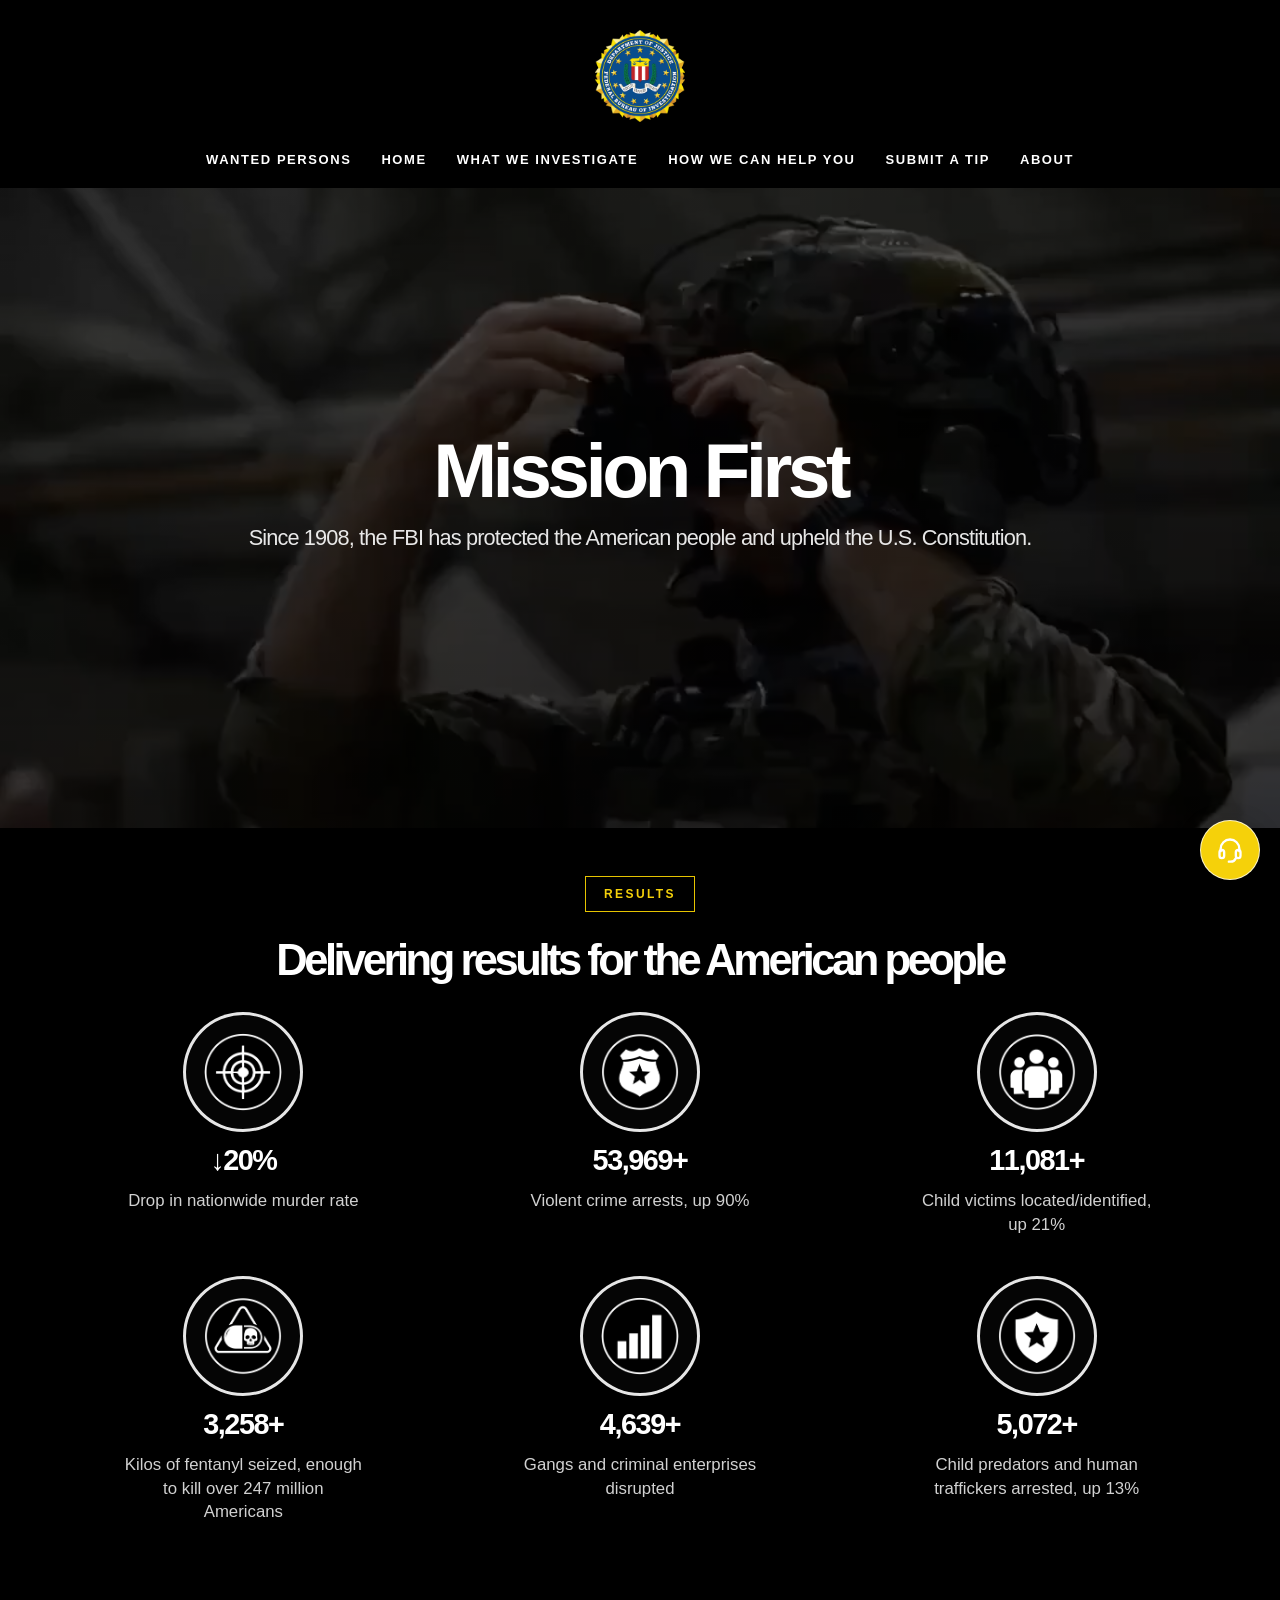
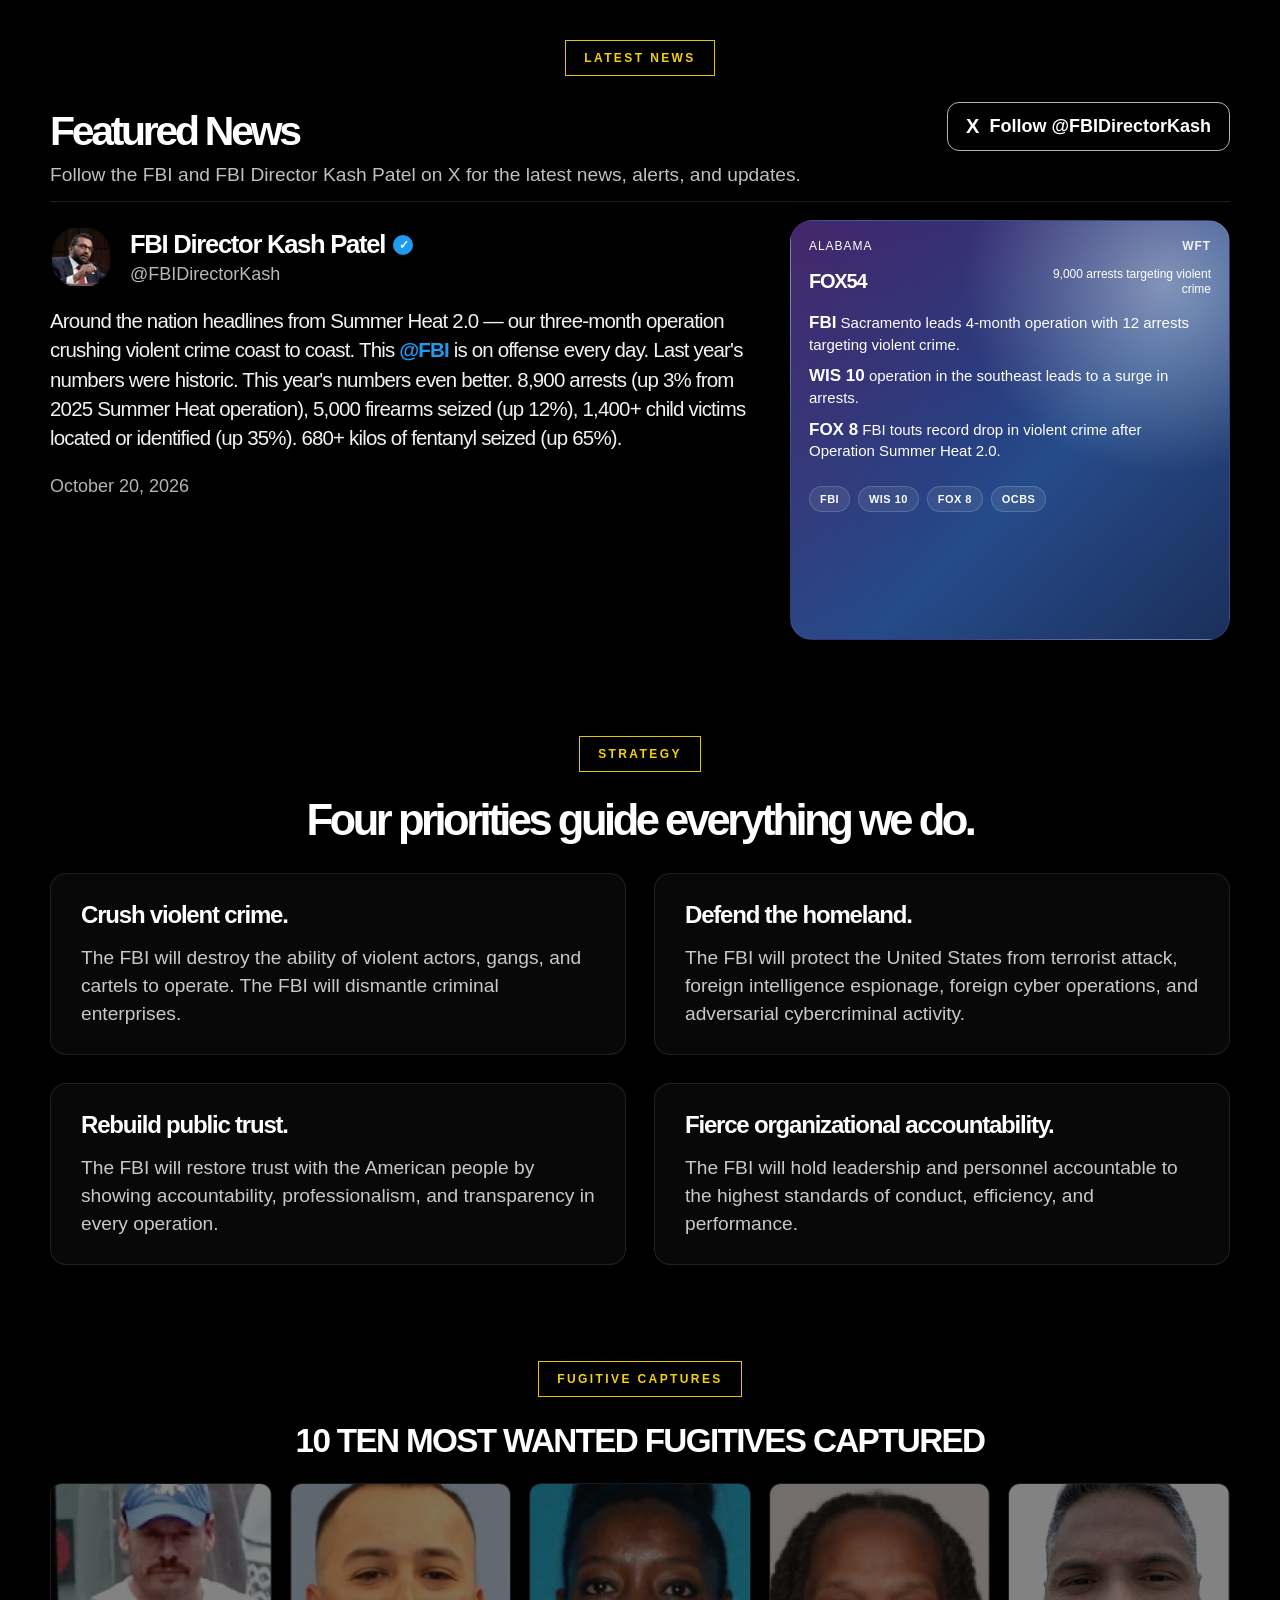
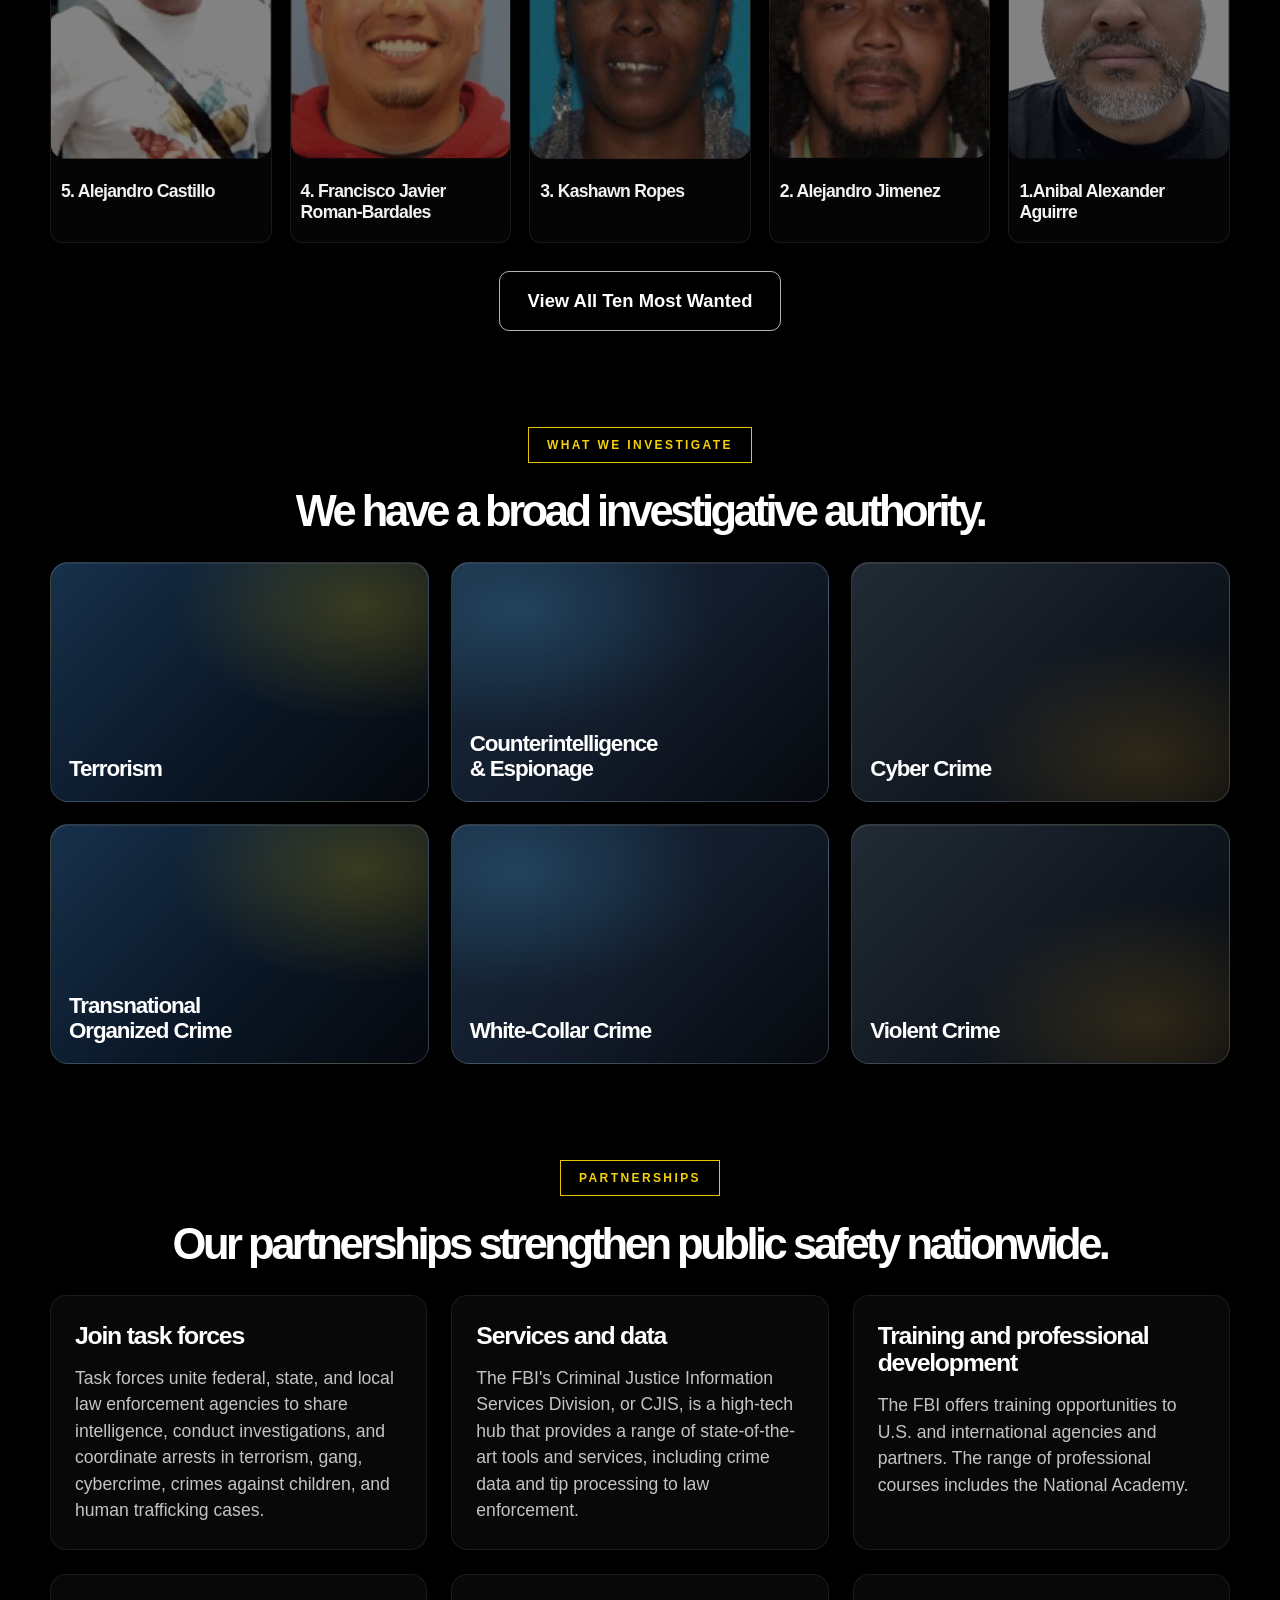
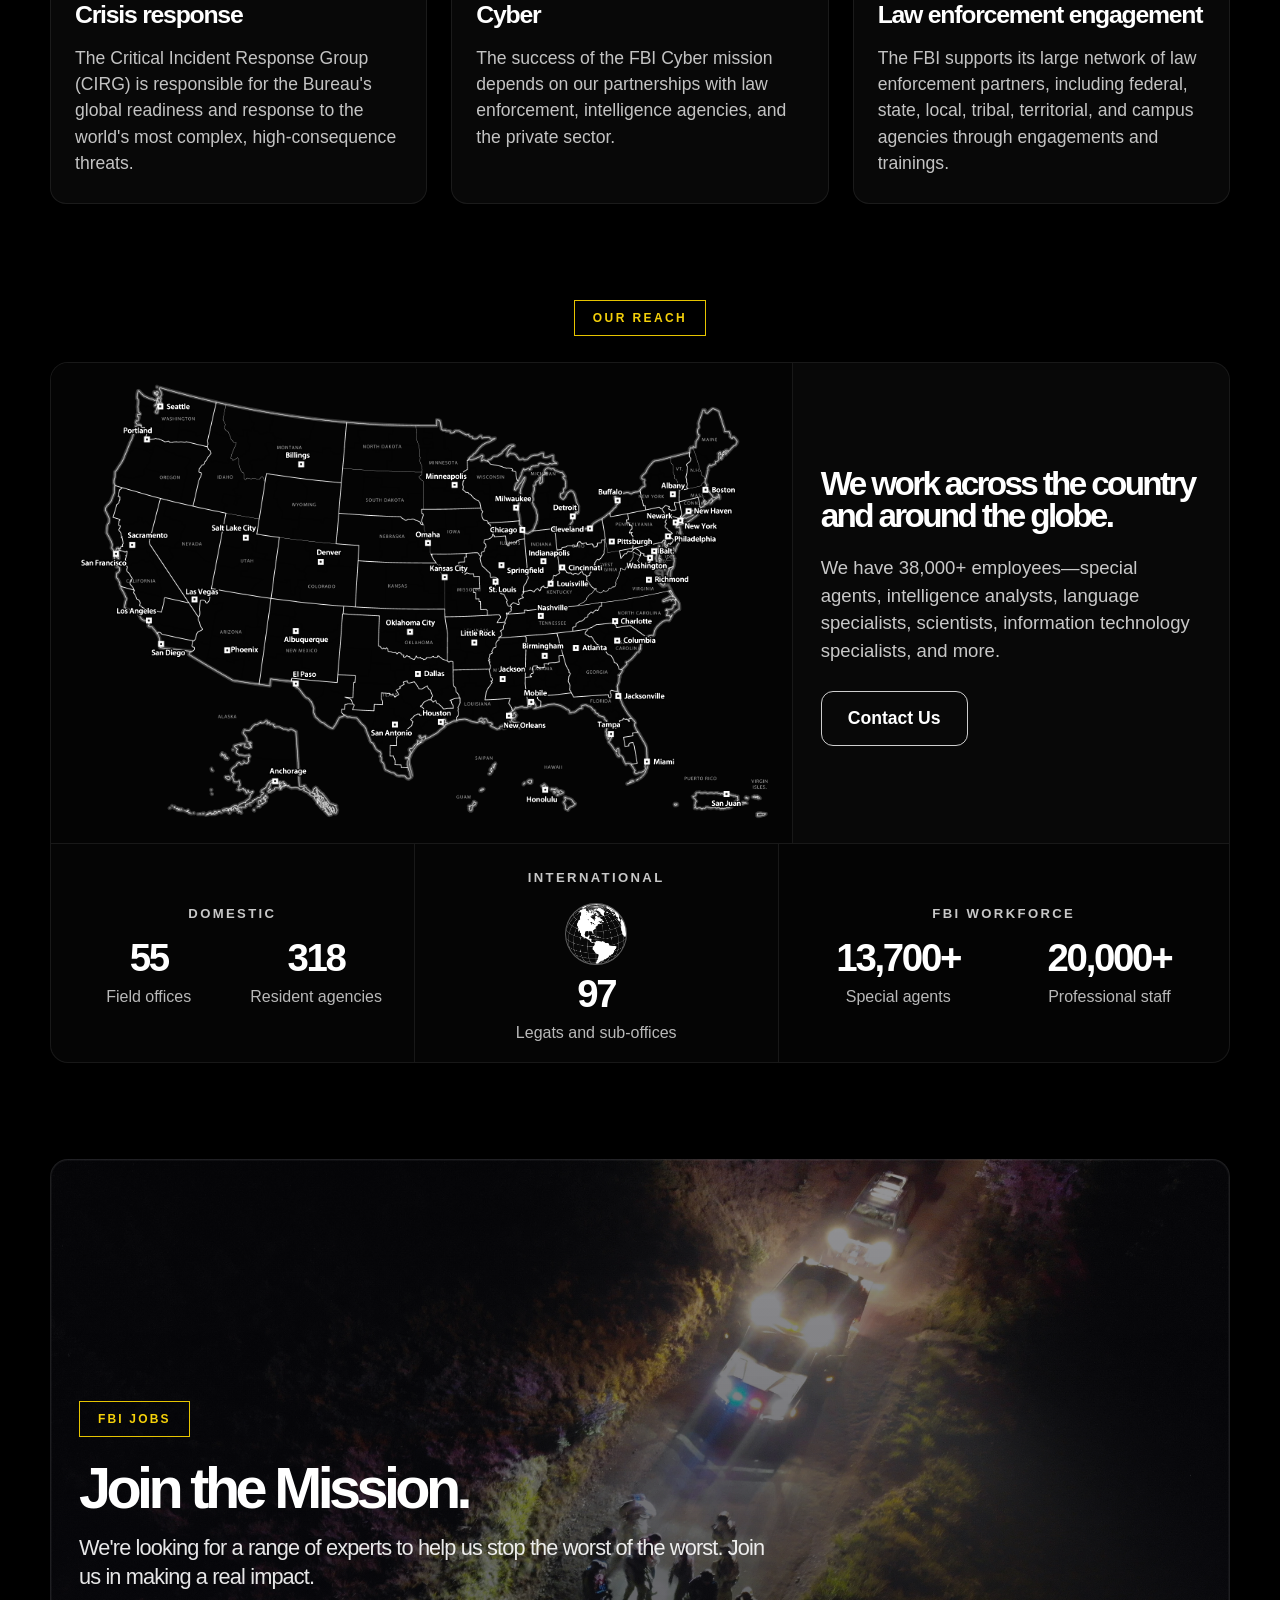
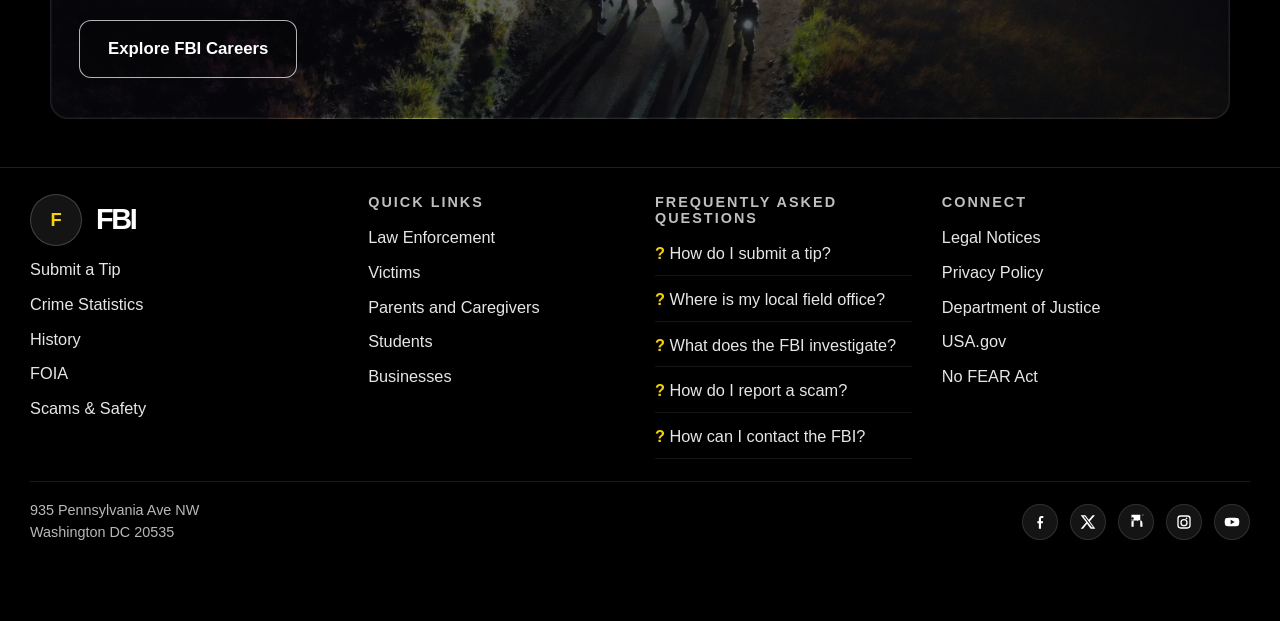
==== index.html @ 790a4106 "Add files via upload" ====
<html lang="en">
<head>
    <meta charset="UTF-8">
    <meta name="viewport" content="width=device-width, initial-scale=1.0">
    <title>Document</title>
    <link rel="icon" type="image/png" href="images/fbi-seal.png">
    <link rel="stylesheet" href="index.css">
    <script src="stats.js" defer></script>
</head>
<body>
    <div class="logo-cont">
        <a class="mobile-brand" href="index.html" aria-label="FBI home">
            <span>FBI</span>
            <span class="mobile-brand-accent" aria-hidden="true"></span>
        </a>
        <img src="images/fbi-seal.png" alt="FBI seal">
        <button class="menu-toggle" type="button" aria-label="Open navigation menu" aria-controls="site-navigation" aria-expanded="false">
            <span></span>
            <span></span>
            <span></span>
        </button>
        <nav class="nav" id="site-navigation" aria-label="Primary navigation">
            <button class="menu-close" type="button">
                <span>Close menu</span>
                <span aria-hidden="true">&times;</span>
            </button>
            <ul class="nav-li"><a href="wanted.html" class="nav-link">Wanted Persons</a></ul>
            <ul class="nav-li"><a href="index.html" class="nav-link">Home</a></ul>
            <ul class="nav-li"><a href="crimes.html" class="nav-link">What We Investigate</a></ul>
            <ul class="nav-li"><a href="contact.html" class="nav-link">How We Can Help You</a></ul>
            <ul class="nav-li"><a href="contact.html#report-form" class="nav-link">Submit a Tip</a></ul>
            <ul class="nav-li"><a href="about.html" class="nav-link">About</a></ul>
        </nav>
    </div>
    <button class="menu-backdrop" type="button" aria-label="Close navigation menu" hidden></button>

    <main>
        <section id="hero">
            <h1 class="heading">Mission First</h1>
            <p class="subheading">
                Since 1908, the FBI has protected the American people and upheld the U.S. Constitution.
            </p>
        </section>

        <section id="result">
            <div class="strategy-label">RESULTS</div>
              <h2 class="strategy-heading">Delivering results for the American people</h2>
            <div class="result-card-container">
                <div class="result-card">
                    <img src="images/target-icon.png" alt="Target icon">
                    <h2>↓20%</h2>
                    <p>Drop in nationwide murder rate</p>
                </div>
                <div class="result-card">
                    <img src="images/decrease-violent-crime-.png" alt="Officer icon">
                    <h2>53,969+</h2>
                    <p>Violent crime arrests, up 90%</p>
                </div>
                <div class="result-card">
                    <img src="images/reported-hate-crime-incidents.png" alt="People icon">
                    <h2>11,081+</h2>
                    <p>Child victims located/identified, up 21%</p>
                </div>
                <div class="result-card">
                    <img src="images/fentanyl-seized.png" alt="Warning icon">
                    <h2>3,258+</h2>
                    <p>Kilos of fentanyl seized, enough to kill over 247 million Americans</p>
                </div>
                <div class="result-card">
                    <img src="images/total-criminal-offenses-reported-nationwide.png" alt="Bar chart icon">
                    <h2>4,639+</h2>
                    <p>Gangs and criminal enterprises disrupted</p>
                </div>
                <div class="result-card">
                    <img src="images/law-enforcement-officers-assaulted.png" alt="Badge icon">
                    <h2>5,072+</h2>
                    <p>Child predators and human traffickers arrested, up 13%</p>
                </div>
            </div>
        </section>

        <section id="news">
            <div class="strategy-label">Latest News</div>
            <div class="news-header">
                <h2>Featured News</h2>
                <button class="follow-btn" type="button">
                    <span class="x-mark">X</span>
                    <span>Follow @FBIDirectorKash</span>
                </button>
            </div>

            <div class="news-subhead">
                <p>Follow the FBI and FBI Director Kash Patel on X for the latest news, alerts, and updates.</p>
            </div>

            <div class="news-grid">
                <article class="story-panel">
                    <div class="story-header">
                        <div class="avatar"></div>
                        <div>
                            <div class="story-name">
                                <span>FBI Director Kash Patel</span>
                                <span class="verified">✓</span>
                            </div>
                            <div class="story-handle">@FBIDirectorKash</div>
                        </div>
                    </div>

                    <p class="story-copy">
                        Around the nation headlines from Summer Heat 2.0 — our three-month operation crushing violent crime coast to coast. This <span class="blue-tag">@FBI</span> is on offense every day. Last year's numbers were historic. This year's numbers even better. 8,900 arrests (up 3% from 2025 Summer Heat operation), 5,000 firearms seized (up 12%), 1,400+ child victims located or identified (up 35%). 680+ kilos of fentanyl seized (up 65%).
                    </p>

                    <div class="story-date">October 20, 2026</div>
                </article>

                <aside class="media-panel" aria-label="News story media card">
                    <div class="media-top">
                        <span>Alabama</span>
                        <span class="media-brand">WFT</span>
                    </div>

                    <div class="media-body">
                        <div class="headline-row">
                            <span class="station">FOX54</span>
                            <span class="tiny-copy">9,000 arrests targeting violent crime</span>
                        </div>

                        <div class="media-lines">
                            <div><strong>FBI</strong> Sacramento leads 4-month operation with 12 arrests targeting violent crime.</div>
                            <div><strong>WIS 10</strong> operation in the southeast leads to a surge in arrests.</div>
                            <div><strong>FOX 8</strong> FBI touts record drop in violent crime after Operation Summer Heat 2.0.</div>
                        </div>

                        <div class="badge-row">
                            <span class="badge">FBI</span>
                            <span class="badge">WIS 10</span>
                            <span class="badge">FOX 8</span>
                            <span class="badge">OCBS</span>
                        </div>
                    </div>
                </aside>
            </div>
        </section>

        <section id="strategy">
            <div class="strategy-label">Strategy</div>
            <h2 class="strategy-heading">Four priorities guide everything we do.</h2>
            <div class="strategy-grid">
                <article class="strategy-card">
                    <h3>Crush violent crime.</h3>
                    <p>The FBI will destroy the ability of violent actors, gangs, and cartels to operate. The FBI will dismantle criminal enterprises.</p>
                </article>
                <article class="strategy-card">
                    <h3>Defend the homeland.</h3>
                    <p>The FBI will protect the United States from terrorist attack, foreign intelligence espionage, foreign cyber operations, and adversarial cybercriminal activity.</p>
                </article>
                <article class="strategy-card">
                    <h3>Rebuild public trust.</h3>
                    <p>The FBI will restore trust with the American people by showing accountability, professionalism, and transparency in every operation.</p>
                </article>
                <article class="strategy-card">
                    <h3>Fierce organizational accountability.</h3>
                    <p>The FBI will hold leadership and personnel accountable to the highest standards of conduct, efficiency, and performance.</p>
                </article>
            </div>
        </section>

        <section id="fugitives">
            <div class="strategy-label">Fugitive Captures</div>
            <div class="fugitives-hero">
                <h2 class="fugitives-header">10 Ten most wanted fugitives captured</h2>
            </div>

            <div class="fugitives-grid">
                <div class="fugitive-card">
                    <div class="fugitive-photo" style="background-image: url('images/wanted-4.png');"></div>
                    <span class="fugitive-name">5. Alejandro Castillo</span>
                </div>
                <div class="fugitive-card">
                    <div class="fugitive-photo" style="background-image: url('images/wanted-3.png');"></div>
                    <span class="fugitive-name">4. Francisco Javier Roman-Bardales</span>
                </div>
                <div class="fugitive-card">
                    <div class="fugitive-photo" style="background-image: url('images/wanted-2.png');"></div>
                    <span class="fugitive-name">3. Kashawn Ropes</span>
                </div>
                <div class="fugitive-card">
                    <div class="fugitive-photo" style="background-image: url('images/wanted-1');"></div>
                    <span class="fugitive-name">2. Alejandro Jimenez</span>
                </div>
                <div class="fugitive-card">
                    <div class="fugitive-photo" style="background-image: url('images/aguirre.png');"></div>
                    <span class="fugitive-name">1.Anibal Alexander Aguirre</span>
                </div>
            </div>

            <div class="fugitives-actions">
                <a class="view-all-btn" href="wanted.html">View All Ten Most Wanted</a>
            </div>
        </section>

        <section id="investigate">
            <div class="investigate-label">What We Investigate</div>
            <h2 class="investigate-heading">We have a broad investigative authority.</h2>

            <div class="investigate-grid">
                <div class="investigate-card">
                    <span>Terrorism</span>
                </div>
                <div class="investigate-card">
                    <span>Counterintelligence &amp; Espionage</span>
                </div>
                <div class="investigate-card">
                    <span>Cyber Crime</span>
                </div>
                <div class="investigate-card">
                    <span>Transnational Organized Crime</span>
                </div>
                <div class="investigate-card">
                    <span>White-Collar Crime</span>
                </div>
                <div class="investigate-card">
                    <span>Violent Crime</span>
                </div>
            </div>
        </section>

        <section id="partnerships">
            <div class="partnerships-label">Partnerships</div>
            <h2 class="partnerships-heading">Our partnerships strengthen public safety nationwide.</h2>

            <div class="partnerships-grid">
                <article class="partnership-card">
                    <h3>Join task forces</h3>
                    <p>Task forces unite federal, state, and local law enforcement agencies to share intelligence, conduct investigations, and coordinate arrests in terrorism, gang, cybercrime, crimes against children, and human trafficking cases.</p>
                </article>
                <article class="partnership-card">
                    <h3>Services and data</h3>
                    <p>The FBI's Criminal Justice Information Services Division, or CJIS, is a high-tech hub that provides a range of state-of-the-art tools and services, including crime data and tip processing to law enforcement.</p>
                </article>
                <article class="partnership-card">
                    <h3>Training and professional development</h3>
                    <p>The FBI offers training opportunities to U.S. and international agencies and partners. The range of professional courses includes the National Academy.</p>
                </article>
                <article class="partnership-card">
                    <h3>Crisis response</h3>
                    <p>The Critical Incident Response Group (CIRG) is responsible for the Bureau's global readiness and response to the world's most complex, high-consequence threats.</p>
                </article>
                <article class="partnership-card">
                    <h3>Cyber</h3>
                    <p>The success of the FBI Cyber mission depends on our partnerships with law enforcement, intelligence agencies, and the private sector.</p>
                </article>
                <article class="partnership-card">
                    <h3>Law enforcement engagement</h3>
                    <p>The FBI supports its large network of law enforcement partners, including federal, state, local, tribal, territorial, and campus agencies through engagements and trainings.</p>
                </article>
            </div>
        </section>

        <section id="our-reach">
            <div class="strategy-label">Our Reach</div>
            <div class="our-reach-top">
                <div class="our-reach-map">
                    <img src="images/map.webp" alt="Map of FBI field office coverage">
                </div>

                <div class="our-reach-cta">
                    <h3>We work across the country and around the globe.</h3>
                    <p>We have 38,000+ employees—special agents, intelligence analysts, language specialists, scientists, information technology specialists, and more.</p>
                    <a href="contact.html" class="contact-btn">Contact Us</a>
                </div>
            </div>

            <div class="reach-stats">
                <div class="reach-stat">
                    <span class="stat-label">Domestic</span>
                    <div class="stat-items">
                        <div class="stat-item">
                            <span class="stat-value">55</span>
                            <span class="stat-description">Field offices</span>
                        </div>
                        <div class="stat-item">
                            <span class="stat-value">318</span>
                            <span class="stat-description">Resident agencies</span>
                        </div>
                    </div>
                </div>

                <div class="reach-stat international-stat">
                    <span class="stat-label">International</span>
                    <div class="stat-items">
                        <div class="stat-item">
                            <img class="earth-image" src="images/earth2.webp" alt="Earth globe icon">
                            <span class="stat-value">97</span>
                            <span class="stat-description">Legats and sub-offices</span>
                        </div>
                    </div>
                </div>

                <div class="reach-stat earth-stat">
                    <span class="stat-label">FBI workforce</span>
                    <div class="stat-items">
                        <div class="stat-item">
                            <span class="stat-value">13,700+</span>
                            <span class="stat-description">Special agents</span>
                        </div>
                        <div class="stat-item">
                            <span class="stat-value">20,000+</span>
                            <span class="stat-description">Professional staff</span>
                        </div>
                    </div>
                </div>
            </div>
        </section>

        <section id="jobs">
            <div class="jobs-panel">
                <div class="jobs-inner">
                    <div class="jobs-tag">FBI Jobs</div>
                    <h2 class="jobs-title">Join the Mission.</h2>
                    <p class="jobs-copy">We're looking for a range of experts to help us stop the worst of the worst. Join us in making a real impact.</p>
                    <a href="about.html#jobs" class="jobs-btn">Explore FBI Careers</a>
                </div>
            </div>
        </section>
    </main>
    <footer class="site-footer">
            <div class="footer-shell">
                <div class="footer-grid">
                    <div>
                        <div class="footer-brand">
                            <span class="footer-brand-mark">F</span>
                            <div class="footer-brand-name">FBI</div>
                        </div>
                        <ul class="footer-links">
                            <li><a href="contact.html#report-form">Submit a Tip</a></li>
                            <li><a href="crimes.html">Crime Statistics</a></li>
                            <li><a href="about.html#mission">History</a></li>
                            <li><a href="about.html">FOIA</a></li>
                            <li><a href="contact.html">Scams &amp; Safety</a></li>
                        </ul>
                    </div>

                    <div>
                        <h3 class="footer-heading">Quick Links</h3>
                        <ul class="footer-links">
                            <li><a href="contact.html">Law Enforcement</a></li>
                            <li><a href="contact.html">Victims</a></li>
                            <li><a href="about.html">Parents and Caregivers</a></li>
                            <li><a href="about.html">Students</a></li>
                            <li><a href="contact.html">Businesses</a></li>
                        </ul>
                    </div>

                    <div>
                        <h3 class="footer-heading">Frequently Asked Questions</h3>
                        <ul class="faq-list">
                            <li><a href="contact.html#report-form">How do I submit a tip?</a></li>
                            <li><a href="contact.html#field-office">Where is my local field office?</a></li>
                            <li><a href="crimes.html">What does the FBI investigate?</a></li>
                            <li><a href="contact.html">How do I report a scam?</a></li>
                            <li><a href="contact.html#headquarters">How can I contact the FBI?</a></li>
                        </ul>
                    </div>

                    <div>
                        <h3 class="footer-heading">Connect</h3>
                        <ul class="footer-links">
                            <li><a href="about.html">Legal Notices</a></li>
                            <li><a href="about.html">Privacy Policy</a></li>
                            <li><a href="https://www.justice.gov/" target="_blank" rel="noreferrer">Department of Justice</a></li>
                            <li><a href="https://www.usa.gov/" target="_blank" rel="noreferrer">USA.gov</a></li>
                            <li><a href="https://www.justice.gov/" target="_blank" rel="noreferrer">No FEAR Act</a></li>
                        </ul>
                    </div>
                </div>

                <div class="footer-bottom" style="max-width: 1220px; margin: 22px auto 0;">
                    <div class="footer-address">
                        935 Pennsylvania Ave NW<br>
                        Washington DC 20535
                    </div>

                    <div class="social-links" aria-label="Social media links">
                        <a class="social-icon" href="https://facebook.com" target="_blank" aria-label="Facebook">
                            <svg viewBox="0 0 24 24"><path d="M13.5 22v-8h2.7l.4-3h-3.1V7.5c0-.9.3-1.5 1.6-1.5H17V3.2c-.3 0-1.3-.2-2.5-.2-2.5 0-4.2 1.5-4.2 4.4V11H8v3h2.3v8h3.2Z"/></svg>
                        </a>
                        <a class="social-icon" href="https://x.com" target="_blank" aria-label="X">
                            <svg viewBox="0 0 24 24"><path d="M18.9 2h3.6l-7.8 8.9L23 22h-7l-5.5-7.4L4.6 22H1l8.4-9.6L1 2h7.1l5 6.8L18.9 2Zm-1.3 18h1.9L7.3 3.9H5.3l12.3 16.1Z"/></svg>
                        </a>
                        <a class="social-icon" href="https://linkedin.com" target="_blank" aria-label="LinkedIn">
                            <svg viewBox="0 0 24 24"><path d="M6.9 8.6A1.8 1.8 0 1 1 6.9 5a1.8 1.8 0 0 1 0 3.6ZM5.2 9.9h3.3V19H5.2V9.9Zm5.5 0h3.2v1.3h.1c.4-.8 1.6-1.7 3.4-1.7 3.7 0 4.3 2.4 4.3 5.5V19h-3.3v-17.7h3.3v1.5c.8-1.1 2.2-2.2 4.8-2.2 5.1 0 6 3.3 6 7.7V19h-3.3v-17.7h3.3v1.5c.8-1.1 2.2-2.2 4.8-2.2 5.1 0 6 3.3 6 7.7V19h-3.3v-17.7h3.3v1.5c.8-1.1 2.2-2.2 4.8-2.2 5.1 0 6 3.3 6 7.7V19h-3.3v-17.7H5.2v9.6Z"/></svg>
                        </a>
                        <a class="social-icon" href="https://instagram.com" target="_blank" aria-label="Instagram">
                            <svg viewBox="0 0 24 24"><path d="M7 2h10a5 5 0 0 1 5 5v10a5 5 0 0 1-5 5H7a5 5 0 0 1-5-5V7a5 5 0 0 1 5-5Zm0 2a3 3 0 0 0-3 3v10a3 3 0 0 0 3 3h10a3 3 0 0 0 3-3V7a3 3 0 0 0-3-3H7Zm5 3.5A5.5 5.5 0 1 1 6.5 13 5.5 5.5 0 0 1 12 7.5Zm0 2A3.5 3.5 0 1 0 15.5 13 3.5 3.5 0 0 0 12 9.5Zm5.1-3.1a1.3 1.3 0 1 1-1.3-1.3 1.3 1.3 0 0 1 1.3 1.3Z"/></svg>
                        </a>
                        <a class="social-icon" href="https://youtube.com" target="_blank" aria-label="YouTube">
                            <svg viewBox="0 0 24 24"><path d="M22.5 8.1a3 3 0 0 0-2.1-2.1C18.8 5.5 12 5.5 12 5.5s-6.8 0-8.4.5A3 3 0 0 0 1.5 8.1 31.2 31.2 0 0 0 1 12a31.2 31.2 0 0 0 .5 3.9 3 3 0 0 0 2.1 2.1c1.6.5 8.4.5 8.4.5s6.8 0 8.4-.5a3 3 0 0 0 2.1-2.1A31.2 31.2 0 0 0 23 12a31.2 31.2 0 0 0-.5-3.9ZM10 15.5v-7l6 3.5-6 3.5Z"/></svg>
                        </a>
                    </div>
                </div>
            </div>
        </footer>
    <script>
        const menuToggle = document.querySelector(".menu-toggle");
        const menuClose = document.querySelector(".menu-close");
        const navigation = document.querySelector(".nav");
        const menuBackdrop = document.querySelector(".menu-backdrop");
        const mobileNavigation = window.matchMedia("(max-width: 767px)");

        function setMenuOpen(isOpen) {
            const shouldOpen = mobileNavigation.matches && isOpen;

            navigation.classList.toggle("is-open", shouldOpen);
            document.body.classList.toggle("menu-open", shouldOpen);
            menuToggle.setAttribute("aria-expanded", String(shouldOpen));
            menuToggle.setAttribute("aria-label", shouldOpen ? "Close navigation menu" : "Open navigation menu");
            navigation.setAttribute("aria-hidden", String(mobileNavigation.matches && !shouldOpen));
            navigation.inert = mobileNavigation.matches && !shouldOpen;
            menuBackdrop.hidden = !shouldOpen;

            if (shouldOpen) {
                menuClose.focus();
            } else if (mobileNavigation.matches) {
                menuToggle.focus();
            }
        }

        menuToggle.addEventListener("click", () => setMenuOpen(true));
        menuClose.addEventListener("click", () => setMenuOpen(false));
        menuBackdrop.addEventListener("click", () => setMenuOpen(false));
        navigation.addEventListener("click", event => {
            if (event.target.closest("a")) {
                setMenuOpen(false);
            }
        });
        document.addEventListener("keydown", event => {
            if (event.key === "Escape" && navigation.classList.contains("is-open")) {
                setMenuOpen(false);
            }
        });
        mobileNavigation.addEventListener("change", () => setMenuOpen(false));
        setMenuOpen(false);
    </script>
    <a class="support-chat" href="https://wa.me/12817773154" target="_blank" rel="noopener noreferrer" aria-label="Chat with support on WhatsApp">
        <svg viewBox="0 0 24 24" aria-hidden="true">
            <path d="M4 13v-2a8 8 0 0 1 16 0v2"></path>
            <rect x="3" y="12" width="4" height="7" rx="2"></rect>
            <rect x="17" y="12" width="4" height="7" rx="2"></rect>
            <path d="M17 19a5 5 0 0 1-5 3h-1"></path>
        </svg>
    </a>
</body>
</html>
---- index.css ----
:root {
    --primary: #000;
    --light: #fff;
    --blue: #1d9bf0;
    --section-space: clamp(2.5rem, 4vw, 3rem);
}

* {
    margin: 0;
    padding: 0;
    box-sizing: border-box;
    font-family: Arial, Helvetica, sans-serif;
    color: var(--light);
}

body {
    background: var(--primary);
    color: var(--light);
}

a {
    color: inherit;
    text-decoration: none;
}

.support-chat {
    position: fixed;
    z-index: 18;
    right: max(20px, env(safe-area-inset-right));
    bottom: max(20px, env(safe-area-inset-bottom));
    display: grid;
    width: 60px;
    height: 60px;
    place-items: center;
    color: #080808;
    background: #f5d10a;
    border: 1px solid rgba(255,255,255,0.75);
    border-radius: 50%;
    box-shadow: 0 8px 24px rgba(0,0,0,0.38);
    transition: transform 0.2s ease, background-color 0.2s ease, box-shadow 0.2s ease;
}

.support-chat:hover {
    color: #080808;
    background: #f5d10a;
    box-shadow: 0 10px 28px rgba(0,0,0,0.48);
    transform: translateY(-3px);
}

.support-chat svg {
    width: 28px;
    height: 28px;
    fill: none;
    stroke: currentColor;
    stroke-linecap: round;
    stroke-linejoin: round;
    stroke-width: 2;
}

@media (max-width: 767px) {
    .support-chat {
        right: max(16px, env(safe-area-inset-right));
        bottom: max(16px, env(safe-area-inset-bottom));
        width: 56px;
        height: 56px;
    }
}

.logo-cont {
    position: sticky;
    top: 0;
    z-index: 30;
    display: flex;
    flex-direction: column;
    align-items: center;
    justify-content: center;
    padding: 30px 0 12px;
    background: rgba(0,0,0,0.9);
}

.logo-cont img {
    width: 92px;
    height: 92px;
    object-fit: contain;
}

.mobile-brand,
.menu-toggle,
.menu-close {
    display: none;
}

.nav {
    display: flex;
    align-items: center;
    justify-content: center;
    gap: 30px;
    flex-wrap: wrap;
    padding: 18px 20px 0;
    margin-top: 6px;
}

.nav-li,
.nav-link {
    list-style: none;
    text-decoration: none;
    color: var(--light);
    font-size: 13px;
    font-weight: 700;
    letter-spacing: 0.12em;
    text-transform: uppercase;
    white-space: nowrap;
}

.nav-link {
    position: relative;
    display: inline-block;
    padding: 6px 0 9px;
    transition: color 0.25s ease;
}

.nav-link::after {
    position: absolute;
    right: 0;
    bottom: 2px;
    left: 0;
    height: 2px;
    background: #f5d10a;
    content: "";
    transform: scaleX(0);
    transform-origin: left;
    transition: transform 0.25s ease;
}

.nav-link:hover,
.nav-link:focus-visible {
    color: #f5d10a;
}

.nav-link:hover::after,
.nav-link:focus-visible::after {
    transform: scaleX(1);
}

@media (max-width: 767px) {
    .logo-cont {
        flex-direction: row;
        justify-content: space-between;
        min-height: 72px;
        padding: 12px 20px;
    }

    .logo-cont img {
        display: none;
    }

    .mobile-brand {
        display: inline-flex;
        flex-direction: column;
        align-items: center;
        gap: 3px;
        font-size: 1.65rem;
        font-weight: 900;
        letter-spacing: 0.06em;
        line-height: 1;
    }

    .mobile-brand-accent {
        width: 100%;
        height: 3px;
        background: #f5d10a;
    }

    .menu-toggle {
        display: inline-flex;
        flex-direction: column;
        justify-content: center;
        gap: 5px;
        width: 44px;
        height: 44px;
        padding: 10px;
        border: 1px solid rgba(255,255,255,0.2);
        border-radius: 8px;
        background: transparent;
        cursor: pointer;
    }

    .menu-toggle span {
        width: 100%;
        height: 2px;
        border-radius: 2px;
        background: var(--light);
    }

    .menu-backdrop {
        position: fixed;
        z-index: 19;
        inset: 0;
        border: 0;
        background: rgba(0,0,0,0.68);
        opacity: 0;
        transition: opacity 0.3s ease;
    }

    .menu-backdrop[hidden] {
        display: none;
    }

    .menu-backdrop:not([hidden]) {
        opacity: 1;
    }

    .nav {
        position: fixed;
        z-index: 20;
        inset: 0 auto 0 0;
        display: flex;
        flex-direction: column;
        align-items: stretch;
        justify-content: flex-start;
        gap: 0;
        width: min(86vw, 360px);
        height: 100vh;
        height: 100dvh;
        margin: 0;
        padding: 24px;
        overflow-y: auto;
        background: #111;
        box-shadow: 16px 0 40px rgba(0,0,0,0.3);
        transform: translateX(-105%);
        visibility: hidden;
        transition: transform 0.3s ease, visibility 0.3s ease;
    }

    .nav.is-open {
        transform: translateX(0);
        visibility: visible;
    }

    .menu-close {
        display: flex;
        align-items: center;
        justify-content: space-between;
        width: 100%;
        margin-bottom: 20px;
        padding: 0 0 18px;
        border: 0;
        border-bottom: 1px solid rgba(255,255,255,0.16);
        background: transparent;
        color: var(--light);
        font-size: 1rem;
        font-weight: 700;
        text-align: left;
        cursor: pointer;
    }

    .menu-close span:last-child {
        font-size: 1.8rem;
        line-height: 1;
    }

    .nav-li {
        width: 100%;
        padding: 16px 0;
        border-bottom: 1px solid rgba(255,255,255,0.12);
    }

    .nav-li,
    .nav-link {
        display: block;
        font-size: 13px;
        letter-spacing: 0.1em;
        white-space: normal;
    }

    body.menu-open {
        overflow: hidden;
    }
}

@media (prefers-reduced-motion: reduce) {
    .nav,
    .menu-backdrop,
    .nav-link,
    .nav-link::after,
    .support-chat,
    #hero > *,
    .wanted-hero > *,
    #crime-hero > *,
    .about-hero-inner > * {
        transition: none;
        animation: none;
    }
}

@keyframes hero-text-enter {
    from {
        opacity: 0;
        transform: translateY(24px);
    }

    to {
        opacity: 1;
        transform: translateY(0);
    }
}

#hero > *,
.wanted-hero > *,
#crime-hero > *,
.about-hero-inner > * {
    animation: hero-text-enter 800ms cubic-bezier(0.2, 0.65, 0.3, 1) both;
}

#hero > :nth-child(2),
.wanted-hero > :nth-child(2),
#crime-hero > :nth-child(2),
.about-hero-inner > :nth-child(2) {
    animation-delay: 140ms;
}

#hero > :nth-child(3),
.wanted-hero > :nth-child(3),
#crime-hero > :nth-child(3),
.about-hero-inner > :nth-child(3) {
    animation-delay: 280ms;
}


/* home page styles */

 main > section:not(#hero) {
            padding: var(--section-space) 20px;
        }

        #hero {
            position: relative;
            display: flex;
            flex-direction: column;
            align-items: center;
            justify-content: center;
            text-align: center;
            min-height: 640px;
            padding: 80px 20px 110px;
            background:
                linear-gradient(rgba(0,0,0,0.55), rgba(0,0,0,0.7)),
                url('images/hero.png') center/cover no-repeat;
        }

        .heading {
            font-size: clamp(2.75rem, 6vw, 5.5rem);
            letter-spacing: -0.06em;
            font-weight: 800;
            margin-bottom: 18px;
            line-height: 0.95;
        }

        .subheading {
            font-size: clamp(1.2rem, 1.7vw, 1.8rem);
            color: rgba(255,255,255,0.9);
            max-width: 900px;
            line-height: 1.2;
            letter-spacing: -0.04em;
        }

        #result {
            max-width: 1200px;
            margin: 0 auto;
        }

        .result-card-container {
            display: grid;
            grid-template-columns: repeat(3, minmax(200px, 1fr));
            gap: 40px 30px;
            justify-content: center;
            text-align: center;
            margin-top: 0;
            padding-bottom: 20px;
        }

        .result-card {
            display: flex;
            flex-direction: column;
            align-items: center;
            gap: 14px;
            min-height: 220px;
        }

        .result-card img {
            width: 120px;
            height: 120px;
            object-fit: contain;
            border: 3px solid rgba(255,255,255,0.9);
            border-radius: 50%;
            padding: 18px;
            background: rgba(255,255,255,0.02);
        }

        .result-card h2 {
            font-size: clamp(1.8rem, 2vw, 2.7rem);
            line-height: 1;
            letter-spacing: -0.05em;
            font-weight: 700;
        }

        .result-card p {
            max-width: 240px;
            font-size: 1.05rem;
            color: rgba(255,255,255,0.82);
            line-height: 1.4;
        }

        #news {
            max-width: 1220px;
            margin: 0 auto;
        }

        .news-header {
            display: flex;
            align-items: flex-end;
            justify-content: space-between;
            gap: 20px;
            margin-bottom: 10px;
        }

        .news-header h2 {
            font-size: clamp(2.1rem, 3.2vw, 3.2rem);
            line-height: 0.95;
            letter-spacing: -0.08em;
            font-weight: 800;
        }

        .follow-btn {
            display: inline-flex;
            align-items: center;
            gap: 10px;
            padding: 12px 18px;
            border-radius: 12px;
            border: 1px solid rgba(255,255,255,0.7);
            background: transparent;
            font-size: 18px;
            font-weight: 700;
            cursor: pointer;
            white-space: nowrap;
        }

        .x-mark {
            font-size: 20px;
            font-weight: 800;
        }

        .news-subhead {
            display: flex;
            align-items: center;
            justify-content: space-between;
            gap: 18px;
            margin-bottom: 18px;
            padding-bottom: 12px;
            border-bottom: 1px solid rgba(255,255,255,0.12);
        }

        .news-subhead p {
            max-width: 760px;
            font-size: 1.2rem;
            color: rgba(255,255,255,0.75);
            line-height: 1.5;
        }

        .news-grid {
            display: grid;
            grid-template-columns: minmax(0, 1.7fr) 440px;
            gap: 36px;
            align-items: start;
        }

        .story-panel {
            padding-top: 6px;
        }

        .story-header {
            display: flex;
            align-items: center;
            gap: 18px;
            margin-bottom: 18px;
        }

        .avatar {
            width: 62px;
            height: 62px;
            border-radius: 50%;
            background: url('images/director.jpg') center/cover no-repeat;
            border: 2px solid rgba(3, 3, 3, 0.15);
            flex-shrink: 0;
        }

        .story-name {
            display: flex;
            align-items: center;
            gap: 8px;
            font-size: clamp(1.6rem, 1.8vw, 2.3rem);
            font-weight: 700;
            letter-spacing: -0.05em;
            line-height: 1.2;
        }

        .verified {
            display: inline-flex;
            align-items: center;
            justify-content: center;
            width: 20px;
            height: 20px;
            border-radius: 50%;
            background: var(--blue);
            font-size: 12px;
            font-weight: 800;
        }

        .story-handle {
            margin-top: 4px;
            font-size: 18px;
            color: rgba(255,255,255,0.72);
        }

        .story-copy {
            max-width: 700px;
            font-size: clamp(1.1rem, 1.6vw, 1.6rem);
            line-height: 1.42;
            letter-spacing: -0.04em;
            color: rgba(255,255,255,0.95);
        }

        .blue-tag {
            color: var(--blue);
            font-weight: 700;
        }

        .story-date {
            margin-top: 24px;
            font-size: 18px;
            color: rgba(255,255,255,0.7);
        }

        .media-panel {
            position: relative;
            min-height: 420px;
            border-radius: 22px;
            overflow: hidden;
            background:
                radial-gradient(ellipse at 85% 15%, rgba(255,255,255,0.42), transparent 38%),
                linear-gradient(135deg, #35145e 0%, #254b8a 58%, #172b57 100%);
            border: 1px solid rgba(255,255,255,0.09);
            padding: 18px 18px 16px;
            box-shadow: 0 18px 40px rgba(0,0,0,0.3);
        }

        .media-panel::before {
            content: "";
            position: absolute;
            inset: 0;
            background: linear-gradient(120deg, rgba(255,255,255,0.08), transparent 46%, rgba(255,255,255,0.02));
        }

        .media-top,
        .media-body,
        .headline-row,
        .badge-row {
            position: relative;
            z-index: 1;
        }

        .media-top {
            display: flex;
            justify-content: space-between;
            align-items: center;
            margin-bottom: 14px;
            font-size: 12px;
            letter-spacing: 0.08em;
            text-transform: uppercase;
            color: rgba(255,255,255,0.8);
        }

        .media-brand {
            font-weight: 700;
            color: rgba(255,255,255,0.9);
        }

        .media-body {
            display: grid;
            gap: 16px;
        }

        .headline-row {
            display: flex;
            align-items: center;
            justify-content: space-between;
            gap: 12px;
            text-transform: uppercase;
            font-size: 12px;
            letter-spacing: 0.05em;
            color: rgba(255,255,255,0.8);
        }

        .station {
            font-size: 20px;
            font-weight: 800;
            letter-spacing: -0.06em;
            text-transform: none;
        }

        .tiny-copy {
            max-width: 180px;
            text-align: right;
            text-transform: none;
            letter-spacing: normal;
            line-height: 1.2;
        }

        .media-lines {
            display: grid;
            gap: 10px;
            font-size: 15px;
            line-height: 1.35;
            color: rgba(255,255,255,0.9);
        }

        .media-lines strong {
            font-size: 17px;
            font-weight: 800;
        }

        .badge-row {
            display: flex;
            flex-wrap: wrap;
            gap: 8px;
            margin-top: 8px;
        }

        .badge {
            display: inline-flex;
            align-items: center;
            justify-content: center;
            padding: 6px 10px;
            border-radius: 999px;
            border: 1px solid rgba(255,255,255,0.16);
            background: rgba(255,255,255,0.08);
            font-size: 11px;
            font-weight: 800;
            letter-spacing: 0.04em;
        }

        #strategy {
            max-width: 1220px;
            margin: 0 auto;
        }

        .strategy-label {
            display: inline-flex;
            align-items: center;
            justify-content: center;
            padding: 10px 18px;
            border: 1px solid rgba(255, 218, 0, 0.9);
            color: #f5d10a;
            font-size: 12px;
            font-weight: 700;
            letter-spacing: 0.2em;
            text-transform: uppercase;
            margin: 0 auto 26px;
            display: block;
            width: fit-content;
            background: rgba(0,0,0,0.15);
        }

        .strategy-heading {
            text-align: center;
            font-size: clamp(2rem, 3.4vw, 3.8rem);
            line-height: 1.02;
            letter-spacing: -0.08em;
            margin-bottom: 30px;
            font-weight: 800;
        }

        .strategy-grid {
            display: grid;
            grid-template-columns: repeat(2, minmax(0, 1fr));
            gap: 28px;
        }

        .strategy-card {
            background: rgba(255,255,255,0.03);
            border: 1px solid rgba(255,255,255,0.1);
            border-radius: 16px;
            min-height: 180px;
            padding: 28px 30px 26px;
        }

        .strategy-card h3 {
            font-size: clamp(1.5rem, 1.8vw, 2.2rem);
            font-weight: 700;
            letter-spacing: -0.05em;
            margin-bottom: 16px;
            line-height: 1.1;
        }

        .strategy-card p {
            font-size: clamp(1.1rem, 1.5vw, 1.5rem);
            line-height: 1.45;
            color: rgba(255,255,255,0.78);
            max-width: 520px;
        }

        #fugitives {
            max-width: 1220px;
            margin: 0 auto;
        }

        .fugitives-hero {
            display: flex;
            align-items: center;
            justify-content: center;
            gap: 14px;
            margin: 0 auto 24px;
            flex-wrap: wrap;
        }

        .fugitives-header {
            text-align: center;
            font-size: clamp(1.8rem, 2.6vw, 3rem);
            line-height: 1.1;
            letter-spacing: -0.05em;
            font-weight: 800;
            text-transform: uppercase;
        }

        .fugitives-grid {
            display: grid;
            grid-template-columns: repeat(5, minmax(0, 1fr));
            gap: 18px;
            margin-top: 0;
        }

        .fugitive-card {
            display: flex;
            flex-direction: column;
            min-height: 360px;
            border-radius: 12px;
            overflow: hidden;
            background: rgba(255,255,255,0.02);
            border: 1px solid rgba(255,255,255,0.08);
        }

        .fugitive-photo {
            position: relative;
            height: 285px;
            background-size: cover;
            background-position: center;
            filter: grayscale(0.15) contrast(1.05);
        }

        .fugitive-badge {
            position: absolute;
            top: 12px;
            left: 12px;
            background: rgba(255, 36, 36, 0.9);
            color: #fff;
            font-size: 11px;
            font-weight: 800;
            letter-spacing: 0.08em;
            text-transform: uppercase;
            padding: 6px 10px;
            border-radius: 4px;
        }

        .fugitive-name {
            display: block;
            padding: 12px 10px 10px;
            font-size: 1.1rem;
            font-weight: 700;
            line-height: 1.2;
            letter-spacing: -0.04em;
            color: rgba(255,255,255,0.95);
        }

        .fugitives-actions {
            display: flex;
            justify-content: center;
            margin-top: 28px;
        }

        .view-all-btn {
            display: inline-block;
            padding: 18px 28px;
            border: 1px solid rgba(255,255,255,0.7);
            border-radius: 10px;
            background: transparent;
            color: #fff;
            font-size: 1.15rem;
            font-weight: 700;
            text-decoration: none;
            text-transform: none;
            letter-spacing: 0;
        }

        #investigate {
            max-width: 1220px;
            margin: 0 auto;
        }

        .investigate-label {
            display: inline-flex;
            align-items: center;
            justify-content: center;
            padding: 10px 18px;
            border: 1px solid rgba(255, 218, 0, 0.9);
            color: #f5d10a;
            font-size: 12px;
            font-weight: 700;
            letter-spacing: 0.2em;
            text-transform: uppercase;
            margin: 0 auto 26px;
            display: block;
            width: fit-content;
            background: rgba(0,0,0,0.15);
        }

        .investigate-heading {
            text-align: center;
            font-size: clamp(2rem, 3.4vw, 3.8rem);
            line-height: 1.04;
            letter-spacing: -0.08em;
            margin-bottom: 28px;
            font-weight: 800;
        }

        .investigate-grid {
            display: grid;
            grid-template-columns: repeat(3, minmax(0, 1fr));
            gap: 22px;
        }

        .investigate-card {
            position: relative;
            isolation: isolate;
            min-height: 240px;
            border-radius: 18px;
            overflow: hidden;
            border: 1px solid rgba(255,255,255,0.14);
            display: flex;
            align-items: flex-end;
            padding: 20px 18px;
            background:
                radial-gradient(ellipse at 82% 18%, rgba(245,209,10,0.2), transparent 42%),
                linear-gradient(135deg, #17314b 0%, #0b1828 52%, #05080d 100%);
            box-shadow: inset 0 1px 0 rgba(255,255,255,0.08);
        }

        .investigate-card:nth-child(3n + 2) {
            background:
                radial-gradient(ellipse at 18% 20%, rgba(53,115,157,0.38), transparent 45%),
                linear-gradient(135deg, #182a3d 0%, #111a28 56%, #06090e 100%);
        }

        .investigate-card:nth-child(3n) {
            background:
                radial-gradient(ellipse at 78% 82%, rgba(124,92,29,0.32), transparent 44%),
                linear-gradient(135deg, #222b35 0%, #101720 55%, #06090e 100%);
        }

        .investigate-card span {
            display: block;
            font-size: clamp(1.4rem, 1.6vw, 2rem);
            line-height: 1.12;
            letter-spacing: -0.05em;
            font-weight: 800;
            max-width: 240px;
            text-wrap: balance;
        }

        #partnerships {
            max-width: 1220px;
            margin: 0 auto;
        }

        .partnerships-label {
            display: inline-flex;
            align-items: center;
            justify-content: center;
            padding: 10px 18px;
            border: 1px solid rgba(255, 218, 0, 0.9);
            color: #f5d10a;
            font-size: 12px;
            font-weight: 700;
            letter-spacing: 0.2em;
            text-transform: uppercase;
            margin: 0 auto 26px;
            display: block;
            width: fit-content;
            background: rgba(0,0,0,0.15);
        }

        .partnerships-heading {
            text-align: center;
            font-size: clamp(2rem, 3.4vw, 3.8rem);
            line-height: 1.02;
            letter-spacing: -0.08em;
            margin-bottom: 28px;
            font-weight: 800;
        }

        .partnerships-grid {
            display: grid;
            grid-template-columns: repeat(3, minmax(0, 1fr));
            gap: 24px;
        }

        .partnership-card {
            background: rgba(255,255,255,0.03);
            border: 1px solid rgba(255,255,255,0.08);
            border-radius: 16px;
            min-height: 230px;
            padding: 26px 24px;
        }

        .partnership-card h3 {
            font-size: clamp(1.55rem, 1.8vw, 2.25rem);
            font-weight: 800;
            letter-spacing: -0.05em;
            line-height: 1.1;
            margin-bottom: 16px;
        }

        .partnership-card p {
            color: rgba(255,255,255,0.76);
            font-size: 1.1rem;
            line-height: 1.5;
        }

        #our-reach {
            max-width: 1220px;
            margin: 0 auto;
        }

        .our-reach-top {
            display: grid;
            grid-template-columns: 1.7fr 1fr;
            gap: 0;
            border: 1px solid rgba(255,255,255,0.08);
            background: rgba(255,255,255,0.02);
            border-radius: 18px 18px 0 0;
            overflow: hidden;
        }

        .our-reach-map {
            min-height: 440px;
            background: #040404;
            border-right: 1px solid rgba(255,255,255,0.08);
            display: flex;
            align-items: stretch;
            justify-content: stretch;
        }

        .our-reach-map img {
            width: 100%;
            height: 100%;
            object-fit: cover;
            display: block;
            filter: grayscale(1) brightness(1.15) contrast(1.05);
        }

        .our-reach-cta {
            background: rgba(255,255,255,0.01);
            padding: 30px 28px 22px;
            display: flex;
            flex-direction: column;
            justify-content: center;
        }

        .our-reach-cta h3 {
            margin: 0 0 22px;
            font-size: clamp(1.9rem, 2.6vw, 3.2rem);
            line-height: 0.96;
            letter-spacing: -0.08em;
            font-weight: 800;
        }

        .our-reach-cta p {
            font-size: clamp(1.08rem, 1.45vw, 1.5rem);
            line-height: 1.5;
            color: rgba(255,255,255,0.78);
            margin: 0 0 26px;
            max-width: 480px;
        }

        .contact-btn {
            width: fit-content;
            padding: 16px 26px;
            border-radius: 12px;
            border: 1px solid rgba(255,255,255,0.8);
            background: transparent;
            color: #fff;
            font-size: 1.1rem;
            font-weight: 700;
            text-decoration: none;
        }

        .reach-stats {
            display: grid;
            grid-template-columns: 1.05fr 1.05fr 1.3fr;
            border: 1px solid rgba(255,255,255,0.08);
            border-top: none;
            border-radius: 0 0 18px 18px;
            overflow: hidden;
            background: rgba(255,255,255,0.02);
        }

        .reach-stat {
            min-height: 180px;
            padding: 26px 24px 18px;
            display: flex;
            flex-direction: column;
            justify-content: center;
            align-items: center;
            text-align: center;
            border-right: 1px solid rgba(255,255,255,0.08);
            background: rgba(0,0,0,0.08);
        }

        .reach-stat:last-child {
            border-right: none;
        }

        .stat-label {
            font-size: 0.82rem;
            letter-spacing: 0.18em;
            text-transform: uppercase;
            font-weight: 700;
            color: rgba(255,255,255,0.78);
            margin-bottom: 18px;
        }

        .stat-items {
            display: flex;
            justify-content: center;
            align-items: stretch;
            gap: 20px;
            width: 100%;
        }

        .stat-item {
            display: flex;
            flex: 1 1 0;
            flex-direction: column;
            align-items: center;
            gap: 10px;
            min-width: 0;
            text-align: center;
        }

        .stat-item .stat-value {
            width: 100%;
            font-size: clamp(2.25rem, 3vw, 3.4rem);
            line-height: 1;
            letter-spacing: -0.06em;
            font-weight: 800;
            text-align: center;
        }

        .stat-description {
            width: 100%;
            font-size: 1rem;
            color: rgba(255,255,255,0.72);
            line-height: 1.3;
            text-align: center;
        }

        .earth-stat {
            position: relative;
        }

        .earth-image {
            width: 62px;
            height: 62px;
            border-radius: 50%;
            object-fit: cover;
            filter: grayscale(1) contrast(1.15) brightness(1.1);
            border: 1px solid rgba(255,255,255,0.35);
            background: rgba(255,255,255,0.02);
            flex-shrink: 0;
        }

        #jobs {
            max-width: 1220px;
            margin: 0 auto;
        }

        .jobs-panel {
            position: relative;
            display: flex;
            align-items: flex-end;
            min-height: 560px;
            padding: 30px 28px 40px;
            border-radius: 18px;
            overflow: hidden;
            background:
                linear-gradient(rgba(9, 9, 15, 0.42), rgba(9, 9, 15, 0.68)),
                url('images/wanted-hero.png') center/cover no-repeat;
            border: 1px solid rgba(255,255,255,0.1);
            box-shadow: inset 0 0 0 1px rgba(255,255,255,0.04);
        }

        .jobs-inner {
            max-width: 700px;
            position: relative;
            z-index: 1;
        }

        .jobs-tag {
            display: inline-flex;
            align-items: center;
            justify-content: center;
            padding: 10px 18px;
            border: 1px solid rgba(255, 218, 0, 0.9);
            color: #f5d10a;
            font-size: 12px;
            font-weight: 700;
            letter-spacing: 0.18em;
            text-transform: uppercase;
            background: rgba(0,0,0,0.12);
            margin-bottom: 24px;
        }

        .jobs-title {
            font-size: clamp(2.8rem, 4.5vw, 5.5rem);
            line-height: 0.94;
            letter-spacing: -0.08em;
            font-weight: 800;
            margin-bottom: 18px;
        }

        .jobs-copy {
            font-size: clamp(1.1rem, 1.7vw, 1.8rem);
            line-height: 1.35;
            letter-spacing: -0.04em;
            color: rgba(255,255,255,0.9);
            max-width: 820px;
        }

        .jobs-btn {
            display: inline-flex;
            align-items: center;
            justify-content: center;
            margin-top: 28px;
            padding: 18px 28px;
            border-radius: 12px;
            border: 1px solid rgba(255,255,255,0.7);
            background: rgba(0,0,0,0.2);
            font-size: 1.05rem;
            font-weight: 700;
            text-transform: none;
            box-shadow: 0 12px 24px rgba(0,0,0,0.18);
        }

        .site-footer {
            width: 100%;
            margin: 0;
            padding: 0 0 60px;
            background: #000000;
        }

        .footer-shell {
            width: 100%;
            background: #000000;
            border-top: 1px solid rgba(255,255,255,0.12);
            border-radius: 0;
            padding: 26px 24px 18px;
        }

        .footer-grid {
            display: grid;
            grid-template-columns: 1.2fr 1fr 1fr 1.2fr;
            gap: 30px;
            align-items: start;
            max-width: 1220px;
            margin: 0 auto;
        }

        .footer-brand {
            display: flex;
            align-items: center;
            gap: 14px;
            margin-bottom: 12px;
        }

        .footer-brand-mark {
            width: 52px;
            height: 52px;
            border-radius: 50%;
            display: inline-flex;
            align-items: center;
            justify-content: center;
            background: rgba(255,255,255,0.08);
            border: 1px solid rgba(255,255,255,0.2);
            font-weight: 800;
            font-size: 1.15rem;
            color: #f5d10a;
        }

        .footer-brand-name {
            font-size: clamp(1.8rem, 2vw, 2.5rem);
            line-height: 0.9;
            letter-spacing: -0.08em;
            font-weight: 800;
            text-transform: uppercase;
        }

        .footer-heading {
            margin-bottom: 16px;
            font-size: 0.9rem;
            letter-spacing: 0.14em;
            text-transform: uppercase;
            color: rgba(255,255,255,0.75);
            font-weight: 800;
        }

        .footer-links,
        .faq-list {
            list-style: none;
            display: grid;
            gap: 12px;
        }

        .footer-links a,
        .faq-list a {
            color: rgba(255,255,255,0.9);
            font-size: 1.02rem;
            line-height: 1.4;
        }

        .faq-list li {
            border-bottom: 1px solid rgba(255,255,255,0.08);
            padding-bottom: 10px;
        }

        .faq-list a::before {
            content: "? ";
            color: #f5d10a;
            font-weight: 800;
        }

        .footer-bottom {
            display: flex;
            align-items: center;
            justify-content: space-between;
            gap: 20px;
            border-top: 1px solid rgba(255,255,255,0.1);
            padding-top: 18px;
            margin-top: 22px;
            flex-wrap: wrap;
        }

        .footer-address {
            font-size: 0.9rem;
            line-height: 1.5;
            color: rgba(255,255,255,0.72);
        }

        .social-links {
            display: flex;
            align-items: center;
            gap: 12px;
            flex-wrap: wrap;
        }

        .social-icon {
            width: 36px;
            height: 36px;
            display: inline-flex;
            align-items: center;
            justify-content: center;
            border-radius: 50%;
            background: rgba(255,255,255,0.08);
            border: 1px solid rgba(255,255,255,0.12);
            transition: background 0.2s ease;
        }

        .social-icon:hover {
            background: rgba(255,255,255,0.14);
        }

        .social-icon svg {
            width: 16px;
            height: 16px;
            fill: #fff;
        }

        @media (max-width: 980px) {
            .news-grid {
                grid-template-columns: 1fr;
            }

            .result-card-container {
                grid-template-columns: repeat(2, minmax(0, 1fr));
            }

            .news-header {
                flex-direction: column;
                align-items: flex-start;
            }

            .news-subhead {
                flex-direction: column;
                align-items: flex-start;
            }

            .strategy-grid {
                grid-template-columns: 1fr;
            }

            .fugitives-grid {
                grid-template-columns: repeat(3, minmax(0, 1fr));
            }

            .partnerships-grid {
                grid-template-columns: repeat(2, minmax(0, 1fr));
            }

            .footer-grid {
                grid-template-columns: repeat(2, minmax(0, 1fr));
            }
        }

        @media (max-width: 767px) {
            #hero {
                min-height: 70vh;
                min-height: 70svh;
                padding: 64px 20px;
            }

            .heading {
                font-size: clamp(2.25rem, 8vw, 3.1rem);
            }

            .news-header h2,
            .strategy-heading,
            .fugitives-header,
            .investigate-heading,
            .partnerships-heading {
                font-size: clamp(1.6rem, 5.5vw, 2.5rem);
                letter-spacing: -0.055em;
            }

            .result-card-container {
                gap: 32px 20px;
            }

            .result-card {
                min-height: 0;
            }

            .result-card img {
                width: 100px;
                height: 100px;
            }

            .fugitives-grid {
                grid-template-columns: repeat(2, minmax(0, 1fr));
                gap: 14px;
            }

            .fugitive-card {
                min-height: 0;
            }

            .fugitive-photo {
                height: clamp(180px, 55vw, 285px);
            }

            .investigate-grid {
                grid-template-columns: repeat(2, minmax(0, 1fr));
                gap: 14px;
            }

            .investigate-card {
                min-height: 200px;
            }

            .partnerships-grid {
                grid-template-columns: 1fr;
            }

            .our-reach-top {
                grid-template-columns: 1fr;
            }

            .our-reach-map {
                min-height: 300px;
                border-right: 0;
                border-bottom: 1px solid rgba(255,255,255,0.08);
            }

            .reach-stats {
                grid-template-columns: 1fr;
            }

            .reach-stat {
                min-height: 150px;
                border-right: 0;
                border-bottom: 1px solid rgba(255,255,255,0.08);
            }

            .reach-stat:last-child {
                border-bottom: 0;
            }

            .jobs-panel {
                min-height: 460px;
                padding: 24px 20px 30px;
            }

            .jobs-title {
                font-size: clamp(2.25rem, 8vw, 3.2rem);
            }

            .footer-shell {
                padding: 26px 20px 18px;
            }

            .footer-grid {
                grid-template-columns: 1fr;
                gap: 28px;
            }

            .follow-btn {
                width: 100%;
                justify-content: center;
            }

            .story-name {
                font-size: 1.55rem;
            }
        }

        @media (max-width: 420px) {
            main > section:not(#hero) {
                padding-right: 16px;
                padding-left: 16px;
            }

            .result-card-container,
            .investigate-grid {
                grid-template-columns: 1fr;
            }

            .result-card p {
                max-width: 280px;
            }

            .investigate-card {
                min-height: 180px;
            }

            .media-panel {
                padding: 16px 14px;
            }

            .our-reach-cta {
                padding: 26px 20px;
            }

            .view-all-btn,
            .jobs-btn {
                width: 100%;
                text-align: center;
            }
        }
        /*end of homepage styles*/
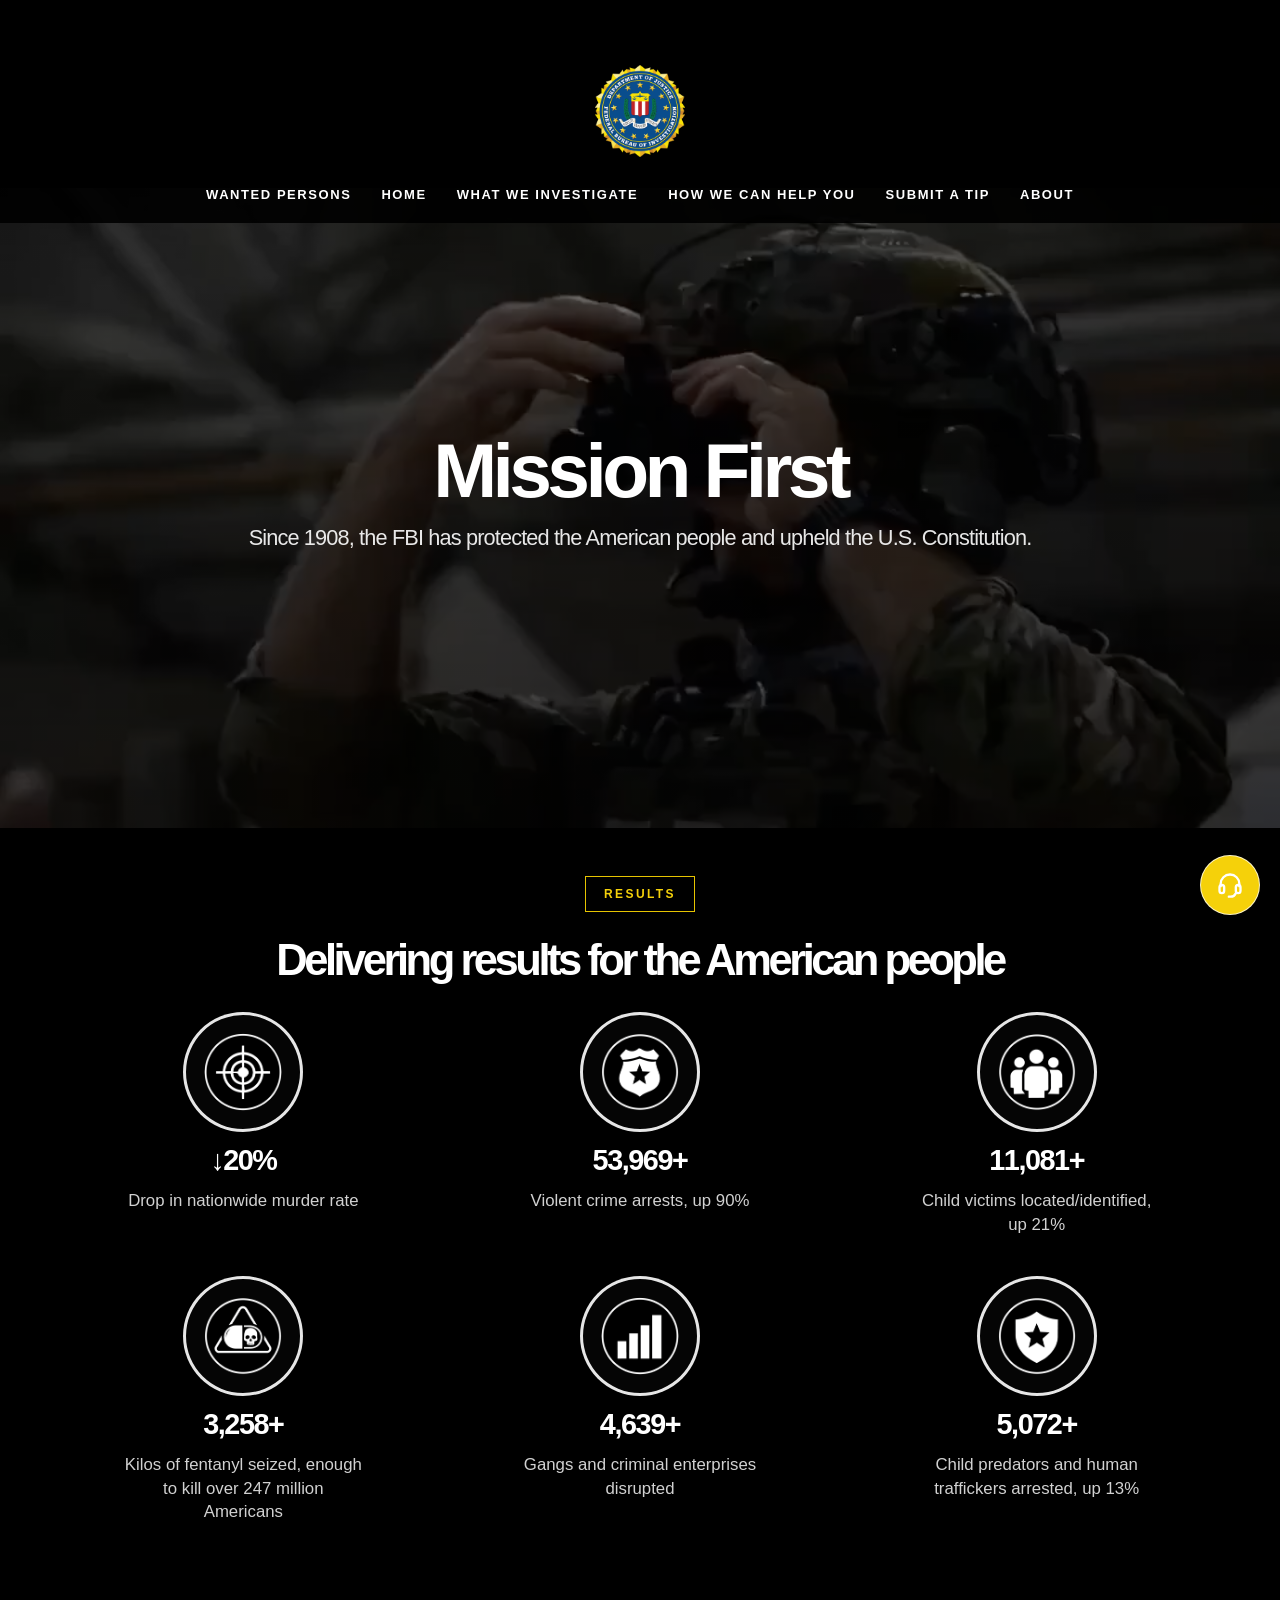
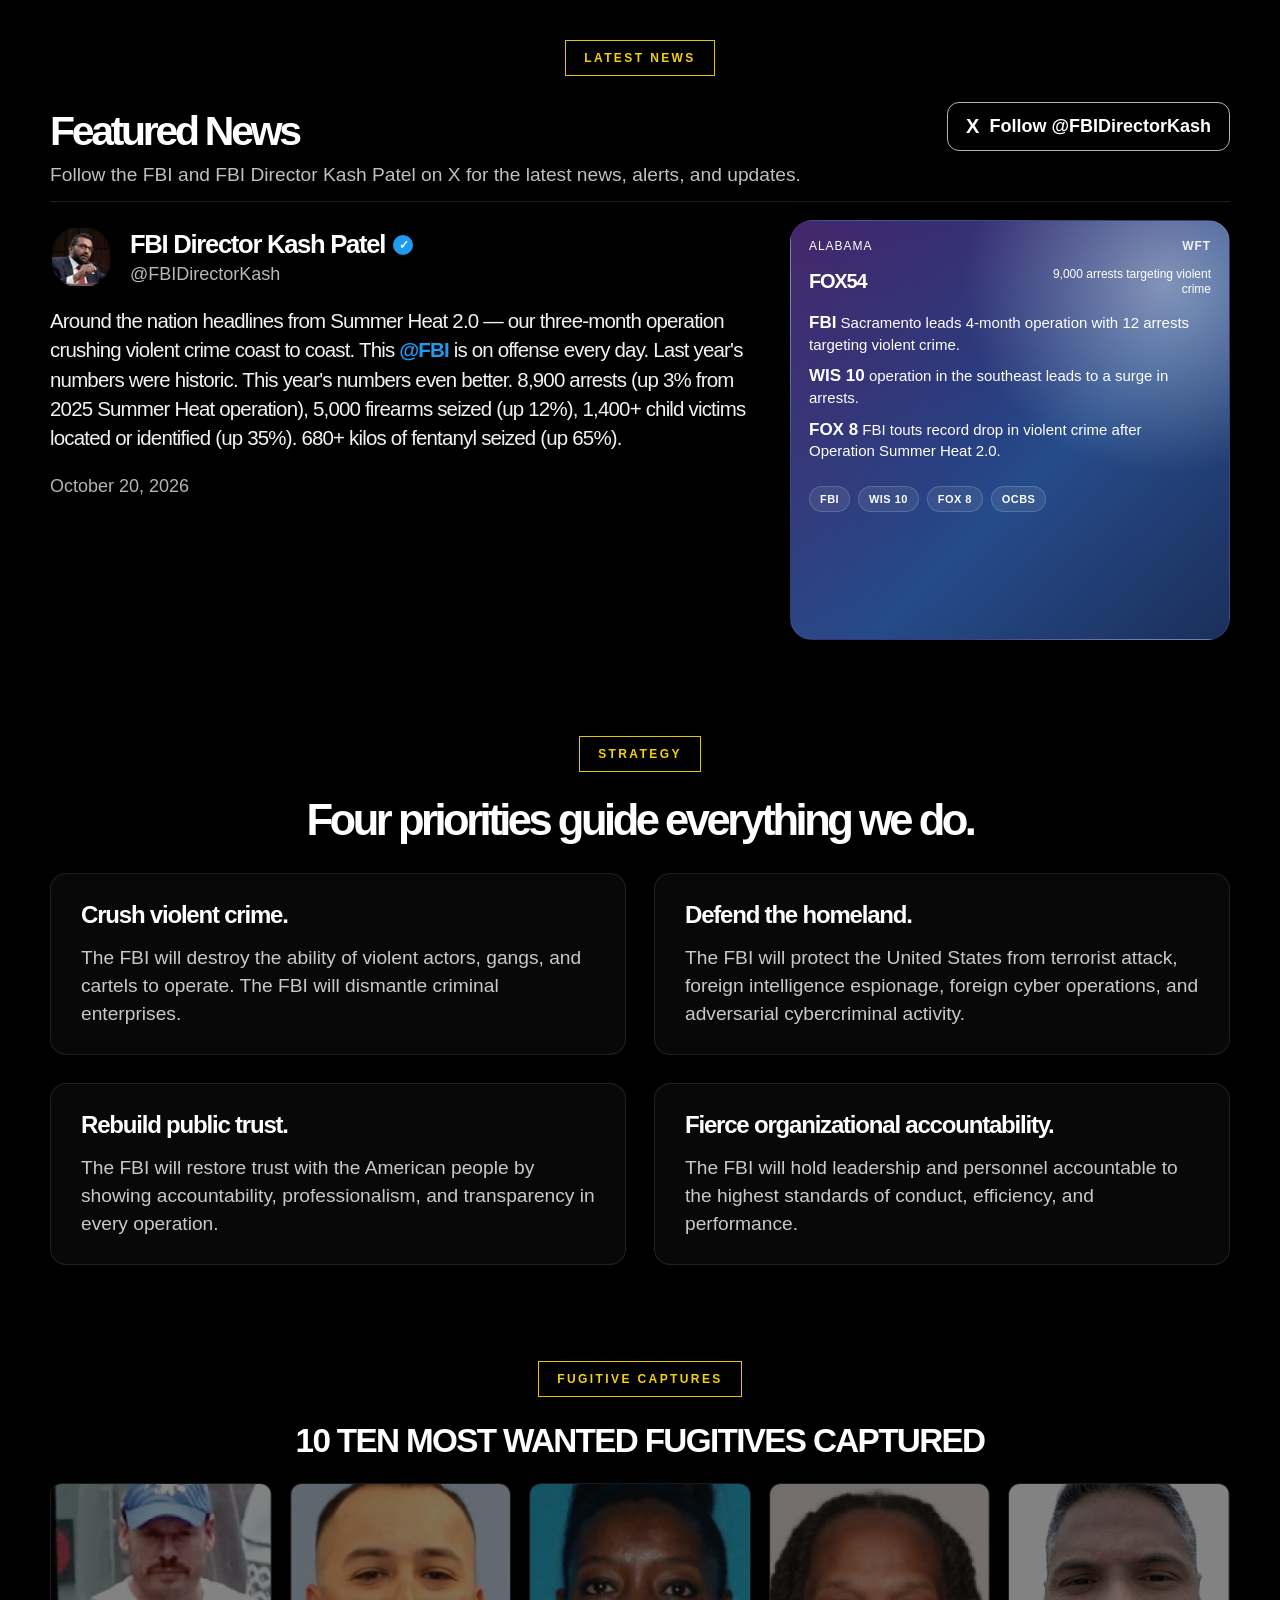
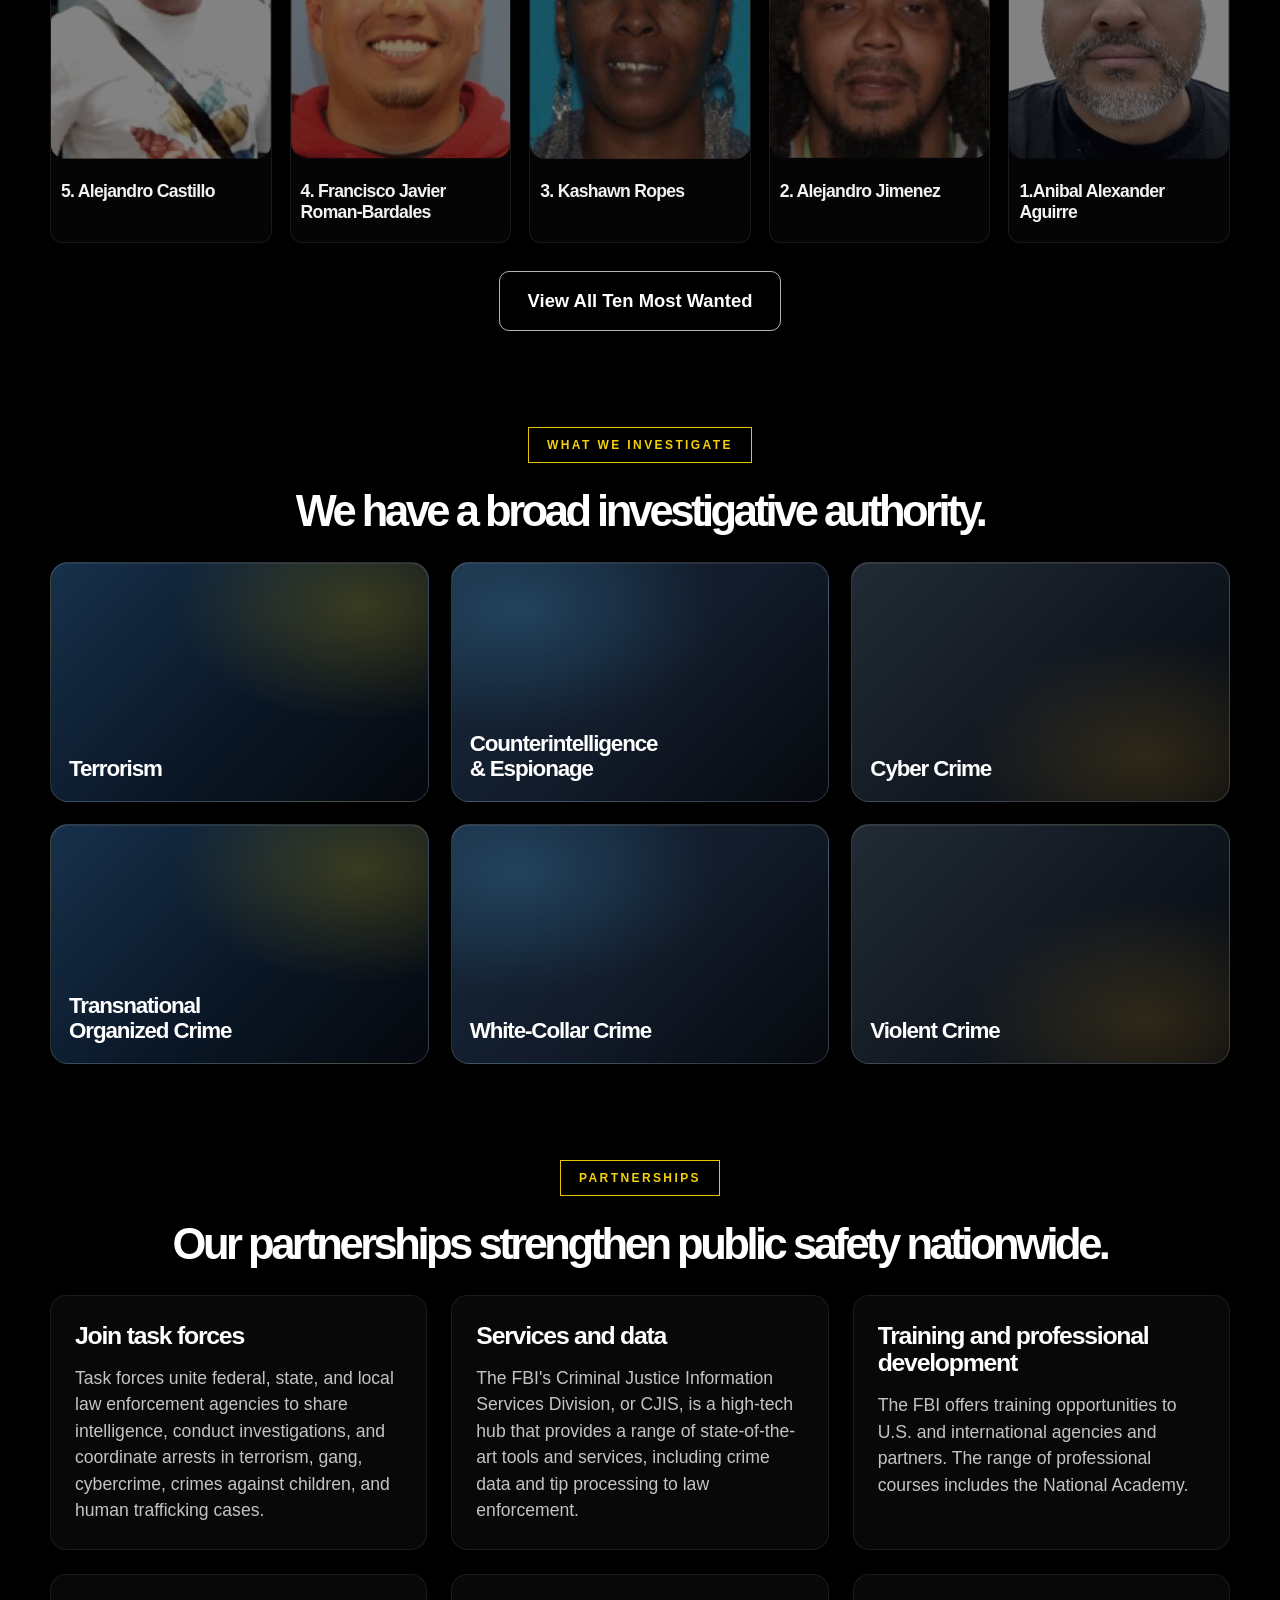
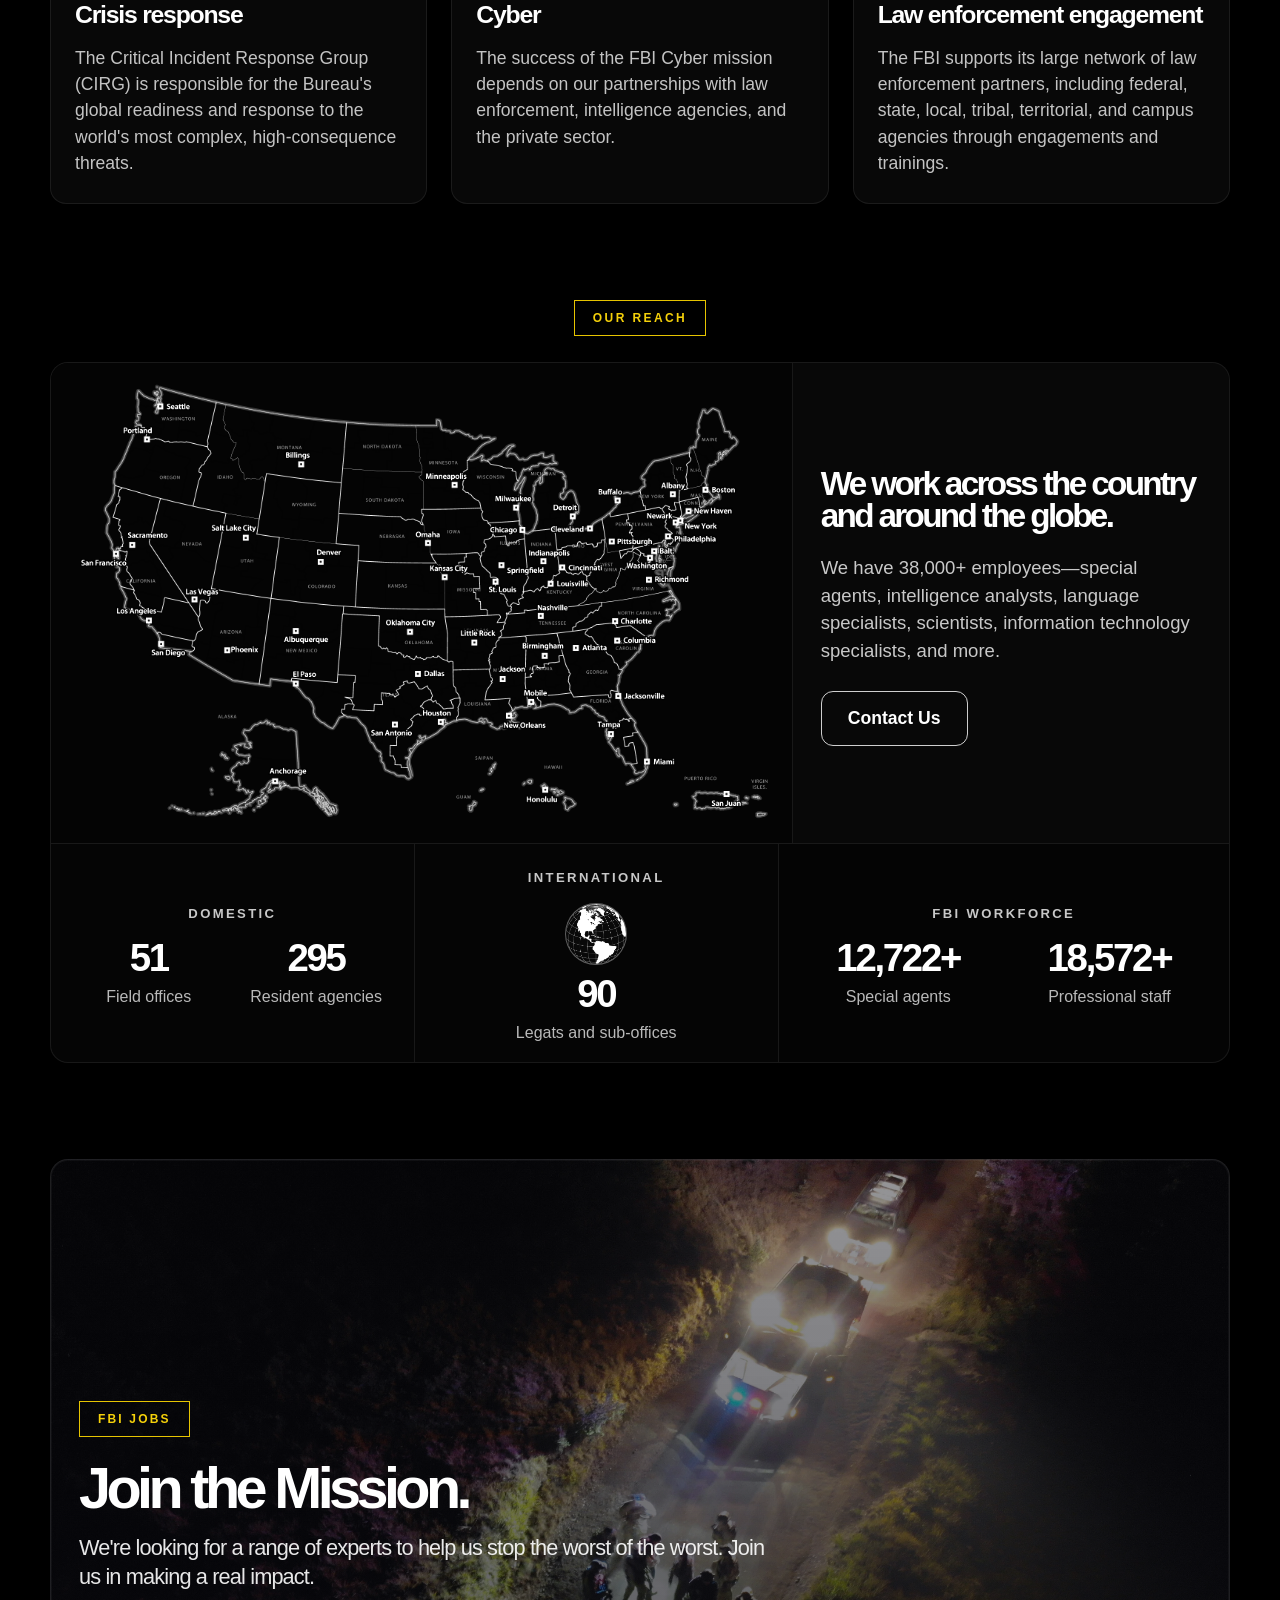
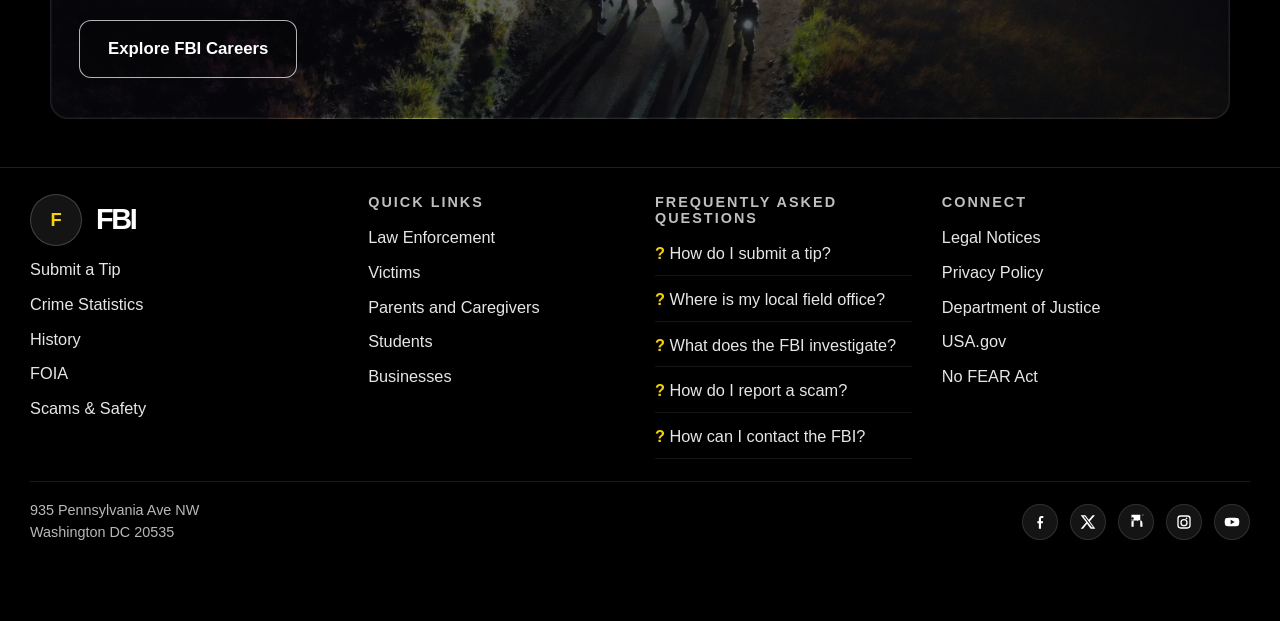
==== commit 92f97d28: "Update index.html" ====
--- a/index.html
+++ b/index.html
@@ -2,7 +2,7 @@
 <head>
     <meta charset="UTF-8">
     <meta name="viewport" content="width=device-width, initial-scale=1.0">
-    <title>Document</title>
+    <title>FBI-Home</title>
     <link rel="icon" type="image/png" href="images/fbi-seal.png">
     <link rel="stylesheet" href="index.css">
     <script src="stats.js" defer></script>
